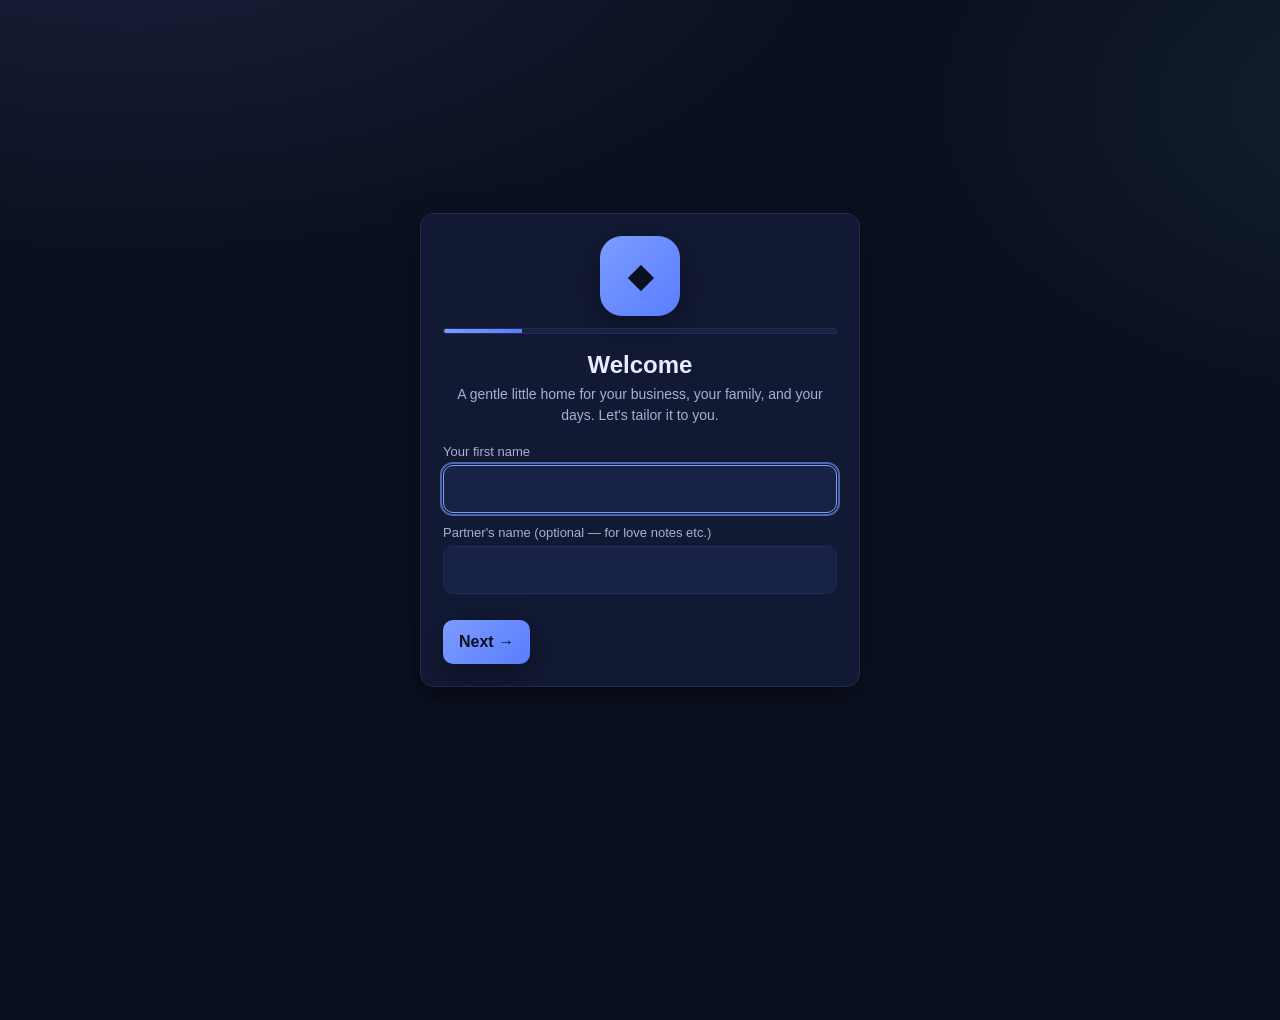
==== index.html @ 4dea55e7 "Me Time + Time Saved + Wishes + handoff: family, community, crossgen THE CORE NEW FEATURE — per Ryan" ====
<!doctype html>
<html lang="en">
<head>
  <meta charset="utf-8" />
  <meta name="viewport" content="width=device-width, initial-scale=1, viewport-fit=cover" />
  <meta name="theme-color" content="#0b1020" />
  <title>Amanda's Toolkit</title>
  <link rel="stylesheet" href="./css/styles.css" />
  <link rel="manifest" href="./manifest.webmanifest" />
  <link rel="icon" href="./assets/icon.svg" type="image/svg+xml" />
  <link rel="apple-touch-icon" href="./assets/icon-192.png" />
  <meta name="apple-mobile-web-app-capable" content="yes" />
  <meta name="apple-mobile-web-app-status-bar-style" content="black-translucent" />
  <meta name="apple-mobile-web-app-title" content="Toolkit" />
</head>
<body data-brand="default">
  <header class="app-header">
    <div class="brand">
      <div class="brand-mark" aria-hidden="true">◆</div>
      <div class="brand-text">
        <div class="brand-title" id="brandTitle">Amanda's Toolkit</div>
        <div class="brand-sub" id="brandSub">Built for moms who run it all.</div>
      </div>
    </div>
    <div class="header-actions">
      <label class="brand-toggle">
        <input type="checkbox" id="brandToggle" />
        <span class="brand-toggle-label">PDA branding</span>
      </label>
    </div>
  </header>

  <nav class="tabs" role="tablist" aria-label="Tools">
    <button class="tab" role="tab" data-tab="dashboard" aria-selected="true">
      <span class="tab-icon">🏠</span><span class="tab-label">Home</span>
    </button>
    <button class="tab" role="tab" data-tab="brain">
      <span class="tab-icon">✨</span><span class="tab-label">Brain</span>
    </button>
    <button class="tab" role="tab" data-tab="capture">
      <span class="tab-icon">📸</span><span class="tab-label">Capture</span>
    </button>
    <button class="tab" role="tab" data-tab="calendar">
      <span class="tab-icon">🗓️</span><span class="tab-label">Calendar</span>
    </button>
    <button class="tab" role="tab" data-tab="bible">
      <span class="tab-icon">✝️</span><span class="tab-label">Bible</span>
    </button>
    <button class="tab" role="tab" data-tab="search">
      <span class="tab-icon">🔎</span><span class="tab-label">Search</span>
    </button>
    <button class="tab" role="tab" data-tab="habits">
      <span class="tab-icon">🎯</span><span class="tab-label">Habits</span>
    </button>
    <button class="tab" role="tab" data-tab="metime">
      <span class="tab-icon">💖</span><span class="tab-label">Me Time</span>
    </button>
    <button class="tab" role="tab" data-tab="vault">
      <span class="tab-icon">🔐</span><span class="tab-label">Vault</span>
    </button>
    <button class="tab" role="tab" data-tab="babyyear">
      <span class="tab-icon">🍼</span><span class="tab-label">Baby Year</span>
    </button>
    <button class="tab" role="tab" data-tab="store">
      <span class="tab-icon">🛍️</span><span class="tab-label">Store</span>
    </button>
    <button class="tab" role="tab" data-tab="income">
      <span class="tab-icon">💵</span><span class="tab-label">Income</span>
    </button>
    <button class="tab" role="tab" data-tab="booking">
      <span class="tab-icon">📅</span><span class="tab-label">Booking</span>
    </button>
    <button class="tab" role="tab" data-tab="career">
      <span class="tab-icon">🧭</span><span class="tab-label">Career</span>
    </button>
    <button class="tab" role="tab" data-tab="academy">
      <span class="tab-icon">🎓</span><span class="tab-label">Academy</span>
    </button>
    <button class="tab" role="tab" data-tab="meals">
      <span class="tab-icon">🍽️</span><span class="tab-label">Meals</span>
    </button>
    <button class="tab" role="tab" data-tab="overload">
      <span class="tab-icon">🗂</span><span class="tab-label">Organize</span>
    </button>
    <button class="tab" role="tab" data-tab="followup">
      <span class="tab-icon">📲</span><span class="tab-label">Leads</span>
    </button>
    <button class="tab" role="tab" data-tab="social">
      <span class="tab-icon">📣</span><span class="tab-label">Social</span>
    </button>
    <button class="tab" role="tab" data-tab="life">
      <span class="tab-icon">🌿</span><span class="tab-label">Life</span>
    </button>
    <button class="tab" role="tab" data-tab="settings">
      <span class="tab-icon">⚙️</span><span class="tab-label">Settings</span>
    </button>
  </nav>

  <main id="app"></main>

  <footer class="app-footer">
    <span>Built with love for Amanda Williams</span>
    <div class="footer-actions">
      <button id="settingsBtn" class="link-btn" type="button">PIN</button>
      <button id="exportBtn" class="link-btn" type="button">Export</button>
      <button id="importBtn" class="link-btn" type="button">Import</button>
    </div>
    <input id="importFile" type="file" accept="application/json" hidden />
  </footer>

  <div id="toast" class="toast" role="status" aria-live="polite"></div>

  <script type="module" src="./js/app.js"></script>
</body>
</html>
---- css/styles.css ----
:root {
  --bg: #0b1020;
  --bg-elev: #121933;
  --bg-elev-2: #182247;
  --text: #e9ecff;
  --text-dim: #a7b0d6;
  --accent: #7c9cff;
  --accent-strong: #5a7dff;
  --ok: #4ade80;
  --warn: #facc15;
  --bad: #f87171;
  --border: #232c55;
  --shadow: 0 10px 30px rgba(0, 0, 0, 0.35);
  --radius: 14px;
  --radius-sm: 10px;
  --tap: 44px;
  --page-max: 760px;
  --page-pad-x: 16px;
  --font: -apple-system, BlinkMacSystemFont, "Segoe UI", Roboto, Helvetica, Arial, sans-serif;
  --safe-top: env(safe-area-inset-top, 0px);
  --safe-bottom: env(safe-area-inset-bottom, 0px);
  --safe-left: env(safe-area-inset-left, 0px);
  --safe-right: env(safe-area-inset-right, 0px);
}

body[data-brand="pda"] {
  --bg: #06131f;
  --bg-elev: #0b2236;
  --bg-elev-2: #10324f;
  --accent: #6fe0d4;
  --accent-strong: #2fc9b7;
  --border: #16415f;
}

* { box-sizing: border-box; }
html {
  -webkit-text-size-adjust: 100%;
  text-size-adjust: 100%;
  font-size: 16px;
}
html, body { margin: 0; padding: 0; }
body {
  font-family: var(--font);
  background:
    radial-gradient(1200px 600px at 10% -10%, rgba(124,156,255,.12), transparent 60%),
    radial-gradient(800px 500px at 110% 10%, rgba(111,224,212,.08), transparent 60%),
    var(--bg);
  color: var(--text);
  min-height: 100dvh;
  padding-bottom: calc(120px + var(--safe-bottom));
  overflow-x: hidden;
  /* safe-area side padding so notched phones don't clip content in landscape */
  padding-left: var(--safe-left);
  padding-right: var(--safe-right);
}

/* Header */
.app-header {
  display: flex;
  align-items: center;
  justify-content: space-between;
  padding: calc(14px + var(--safe-top)) 20px 10px;
  gap: 12px;
}
.brand { display: flex; align-items: center; gap: 12px; min-width: 0; flex: 1; }
.brand-text { min-width: 0; }
.brand-mark {
  width: 44px; height: 44px; border-radius: 12px;
  background: linear-gradient(135deg, var(--accent), var(--accent-strong));
  display: grid; place-items: center;
  font-size: 22px; color: #0b1020; font-weight: 800;
  box-shadow: var(--shadow);
  flex-shrink: 0;
}
.brand-title {
  font-weight: 700; font-size: 1.125rem; letter-spacing: .2px;
  white-space: nowrap; overflow: hidden; text-overflow: ellipsis;
}
.brand-sub {
  font-size: .8125rem; color: var(--text-dim); margin-top: 2px;
  white-space: nowrap; overflow: hidden; text-overflow: ellipsis;
}
.brand-toggle {
  display: inline-flex; align-items: center; gap: 8px;
  background: var(--bg-elev); border: 1px solid var(--border);
  padding: 8px 12px; border-radius: 999px; font-size: .75rem; color: var(--text-dim);
  cursor: pointer; min-height: 36px; white-space: nowrap;
}
.brand-toggle input { accent-color: var(--accent); width: 16px; height: 16px; }

/* Horizontal-scroll tab bar — works for any tab count, any screen */
.tabs {
  position: sticky; top: 0; z-index: 10;
  display: flex; flex-wrap: nowrap;
  gap: 8px;
  padding: 10px 12px;
  background: linear-gradient(to bottom, var(--bg), rgba(11,16,32,.85));
  -webkit-backdrop-filter: blur(6px);
  backdrop-filter: blur(6px);
  overflow-x: auto;
  overflow-y: hidden;
  scroll-snap-type: x proximity;
  -webkit-overflow-scrolling: touch;
  scrollbar-width: none;
}
.tabs::-webkit-scrollbar { display: none; }
.tab[hidden] { display: none; }
.tab {
  flex: 0 0 auto;
  min-width: 76px;
  scroll-snap-align: start;
  display: flex; flex-direction: column; align-items: center; justify-content: center; gap: 4px;
  padding: 10px 12px;
  min-height: var(--tap);
  border-radius: var(--radius-sm);
  background: var(--bg-elev);
  border: 1px solid var(--border);
  color: var(--text-dim);
  font-size: .75rem; font-weight: 600;
  cursor: pointer;
  transition: transform .08s ease, background .2s ease, color .2s ease, border-color .2s ease;
}
.tab .tab-icon { font-size: 1.125rem; line-height: 1; }
.tab[aria-selected="true"] {
  background: var(--bg-elev-2); color: var(--text);
  border-color: color-mix(in oklab, var(--accent) 60%, var(--border));
}
.tab:active { transform: scale(.98); }

/* Tablet / desktop: tabs can just lay flat without scroll once there's room */
@media (min-width: 720px) {
  .tabs { overflow-x: visible; justify-content: flex-start; flex-wrap: wrap; }
  .tab { flex: 1 1 auto; min-width: 88px; }
}

/* Main content wrapper — mobile-first, grows on desktop */
main {
  padding: 14px var(--page-pad-x) 40px;
  max-width: var(--page-max);
  margin: 0 auto;
}
@media (min-width: 1024px) {
  :root { --page-pad-x: 24px; --page-max: 900px; }
  .app-header, .tabs, main { max-width: 900px; margin-left: auto; margin-right: auto; }
}

/* Card */
.card {
  background: var(--bg-elev);
  border: 1px solid var(--border);
  border-radius: var(--radius);
  padding: 16px;
  margin: 0 0 14px;
  box-shadow: var(--shadow);
}
.card h2 { margin: 0 0 4px; font-size: 1rem; line-height: 1.3; }
.card .sub { color: var(--text-dim); font-size: .8125rem; margin-bottom: 12px; line-height: 1.4; }

/* Stats grid: 3-up, wraps cleanly */
.stat-grid {
  display: grid;
  grid-template-columns: repeat(3, minmax(0, 1fr));
  gap: 8px;
}
@media (max-width: 360px) {
  .stat-grid { grid-template-columns: repeat(2, minmax(0, 1fr)); }
}
.stat {
  background: var(--bg-elev-2);
  border: 1px solid var(--border);
  border-radius: var(--radius-sm);
  padding: 10px;
  min-width: 0;
}
.stat .label {
  font-size: .6875rem; color: var(--text-dim);
  text-transform: uppercase; letter-spacing: .6px;
  white-space: nowrap; overflow: hidden; text-overflow: ellipsis;
}
.stat .value {
  font-size: 1.125rem; font-weight: 700; margin-top: 4px;
  word-break: break-word;
}
.stat.ok .value { color: var(--ok); }
.stat.warn .value { color: var(--warn); }
.stat.bad .value { color: var(--bad); }

/* Forms */
.form-row { display: grid; gap: 8px; margin-bottom: 10px; }
.form-row.two { grid-template-columns: repeat(2, minmax(0, 1fr)); }
.form-row.three { grid-template-columns: repeat(3, minmax(0, 1fr)); }
@media (max-width: 480px) {
  .form-row.two, .form-row.three { grid-template-columns: 1fr; }
}

label.field {
  display: flex; flex-direction: column; gap: 6px;
  font-size: .8125rem; color: var(--text-dim);
  min-width: 0;
}
input, select, textarea, button { font-family: inherit; }

/* 16px minimum font-size on text inputs prevents iOS auto-zoom */
input[type="text"],
input[type="number"],
input[type="date"],
input[type="tel"],
input[type="email"],
input[type="password"],
select,
textarea {
  background: var(--bg-elev-2); color: var(--text);
  border: 1px solid var(--border); border-radius: var(--radius-sm);
  padding: 12px;
  font-size: 1rem; /* 16px */
  line-height: 1.35;
  width: 100%;
  min-height: var(--tap);
}
textarea { min-height: 96px; resize: vertical; }
input:focus, select:focus, textarea:focus {
  outline: 2px solid color-mix(in oklab, var(--accent) 60%, transparent);
  outline-offset: 1px;
  border-color: var(--accent);
}

/* Buttons — always comfortable to tap */
.btn {
  appearance: none; -webkit-appearance: none; border: 0;
  background: linear-gradient(135deg, var(--accent), var(--accent-strong));
  color: #0b1020; font-weight: 700; font-size: .9375rem;
  padding: 12px 16px;
  min-height: var(--tap);
  border-radius: var(--radius-sm);
  cursor: pointer;
  box-shadow: var(--shadow);
  display: inline-flex; align-items: center; justify-content: center; gap: 6px;
}
.btn.secondary {
  background: var(--bg-elev-2); color: var(--text);
  border: 1px solid var(--border); box-shadow: none; font-weight: 600;
}
.btn.danger {
  background: transparent; color: var(--bad);
  border: 1px solid color-mix(in oklab, var(--bad) 40%, var(--border));
  box-shadow: none; font-weight: 600;
}
.btn.small {
  padding: 8px 12px; font-size: .8125rem;
  min-height: 36px;
}
.btn:active { transform: translateY(1px); }
.btn-row { display: flex; flex-wrap: wrap; gap: 8px; }

/* Lists and items */
.list { display: flex; flex-direction: column; gap: 8px; }
.item {
  background: var(--bg-elev-2); border: 1px solid var(--border);
  border-radius: var(--radius-sm); padding: 12px;
  display: flex; justify-content: space-between; gap: 10px; align-items: flex-start;
  flex-wrap: wrap;
  min-width: 0;
}
.item > div { min-width: 0; }
.item .meta {
  font-size: .8125rem; color: var(--text-dim); margin-top: 2px;
  line-height: 1.4; word-break: break-word;
}
.item .actions {
  display: flex; gap: 6px; flex-shrink: 0; flex-wrap: wrap;
}
.item .title { font-weight: 600; font-size: .9375rem; line-height: 1.35; word-break: break-word; }
.item .amount { font-weight: 700; }

/* Pills */
.pill {
  display: inline-block; padding: 3px 10px; border-radius: 999px;
  font-size: .6875rem; font-weight: 700; letter-spacing: .3px;
  background: var(--bg-elev); border: 1px solid var(--border); color: var(--text-dim);
  white-space: nowrap;
}
.pill.hot { background: color-mix(in oklab, var(--bad) 20%, var(--bg-elev)); color: var(--bad); border-color: color-mix(in oklab, var(--bad) 40%, var(--border)); }
.pill.warm { background: color-mix(in oklab, var(--warn) 20%, var(--bg-elev)); color: var(--warn); border-color: color-mix(in oklab, var(--warn) 40%, var(--border)); }
.pill.cold { background: color-mix(in oklab, var(--accent) 15%, var(--bg-elev)); color: var(--accent); border-color: color-mix(in oklab, var(--accent) 40%, var(--border)); }
.pill.paid { background: color-mix(in oklab, var(--ok) 18%, var(--bg-elev)); color: var(--ok); border-color: color-mix(in oklab, var(--ok) 40%, var(--border)); }
.pill.owed { background: color-mix(in oklab, var(--warn) 18%, var(--bg-elev)); color: var(--warn); border-color: color-mix(in oklab, var(--warn) 40%, var(--border)); }
.pill.urgent { background: color-mix(in oklab, var(--bad) 22%, var(--bg-elev)); color: var(--bad); border-color: color-mix(in oklab, var(--bad) 40%, var(--border)); }

.empty {
  color: var(--text-dim); font-size: .8125rem; text-align: center;
  padding: 18px; border: 1px dashed var(--border); border-radius: var(--radius-sm);
}

.alert {
  border-radius: var(--radius-sm); padding: 12px; font-size: .875rem;
  border: 1px solid var(--border); background: var(--bg-elev-2);
  line-height: 1.45;
}
.alert.warn { border-color: color-mix(in oklab, var(--warn) 40%, var(--border)); color: var(--warn); }
.alert.bad  { border-color: color-mix(in oklab, var(--bad)  45%, var(--border)); color: var(--bad); }
.alert.ok   { border-color: color-mix(in oklab, var(--ok)   45%, var(--border)); color: var(--ok); }

/* Fixed footer with safe-area padding */
.app-footer {
  position: fixed; bottom: 0; left: 0; right: 0;
  padding: 10px calc(16px + var(--safe-right))
           calc(10px + var(--safe-bottom))
           calc(16px + var(--safe-left));
  display: flex; justify-content: space-between; align-items: center;
  gap: 10px; flex-wrap: wrap;
  background: linear-gradient(to top, var(--bg) 50%, rgba(11,16,32,.6));
  font-size: .75rem; color: var(--text-dim);
}
.link-btn {
  background: transparent; border: 0; color: var(--accent);
  font-size: .8125rem; cursor: pointer; padding: 8px 6px;
  min-height: 36px;
}

.toast {
  position: fixed;
  left: 50%;
  bottom: calc(72px + var(--safe-bottom));
  transform: translateX(-50%) translateY(30px);
  background: var(--bg-elev-2);
  border: 1px solid var(--border);
  border-radius: 999px;
  padding: 10px 16px;
  font-size: .8125rem;
  opacity: 0; pointer-events: none;
  transition: opacity .2s, transform .2s;
  box-shadow: var(--shadow); z-index: 20;
  max-width: calc(100vw - 32px);
}
.toast.show { opacity: 1; transform: translateX(-50%) translateY(0); }

details.pathway {
  background: var(--bg-elev-2); border: 1px solid var(--border);
  border-radius: var(--radius-sm); padding: 10px 12px;
}
details.pathway + details.pathway { margin-top: 8px; }
details.pathway summary { cursor: pointer; font-weight: 600; min-height: var(--tap); display: flex; align-items: center; }
details.pathway ol { padding-left: 18px; }
details.pathway ol li { margin: 6px 0; color: var(--text-dim); }
details.pathway ol li strong { color: var(--text); }

.pda-contact {
  font-size: .8125rem; color: var(--text-dim);
  border-top: 1px dashed var(--border); padding-top: 10px; margin-top: 10px;
}
.pda-contact a { color: var(--accent); text-decoration: none; }

.chip-row { display: flex; flex-wrap: wrap; gap: 6px; }
.chip {
  background: var(--bg-elev-2); border: 1px solid var(--border);
  color: var(--text-dim);
  padding: 8px 14px;
  border-radius: 999px;
  font-size: .8125rem; cursor: pointer;
  min-height: 36px;
  display: inline-flex; align-items: center;
}
.chip.active { color: var(--text); border-color: var(--accent); }

.script-box {
  background: var(--bg); border: 1px dashed var(--border); border-radius: var(--radius-sm);
  padding: 12px; font-size: .875rem; white-space: pre-wrap; color: var(--text);
  line-height: 1.5; word-break: break-word;
}

.progress {
  height: 8px; background: var(--bg-elev-2); border-radius: 999px; overflow: hidden;
  border: 1px solid var(--border);
}
.progress > span {
  display: block; height: 100%;
  background: linear-gradient(90deg, var(--accent), var(--accent-strong));
}

/* Auth (Welcome + Lock) */
.auth-wrap {
  min-height: 100dvh;
  display: grid; place-items: center;
  padding: calc(24px + var(--safe-top)) 16px calc(24px + var(--safe-bottom));
}
.auth-card {
  width: 100%; max-width: 440px;
  background: var(--bg-elev);
  border: 1px solid var(--border);
  border-radius: var(--radius);
  padding: 22px;
  box-shadow: var(--shadow);
}
.auth-title { margin: 0 0 4px; font-size: 1.5rem; text-align: center; line-height: 1.25; }
.auth-sub {
  margin: 0 0 18px; color: var(--text-dim); font-size: .875rem;
  text-align: center; line-height: 1.5;
}
.auth-form { display: flex; flex-direction: column; gap: 12px; }
.auth-form fieldset {
  border: 1px solid var(--border); border-radius: var(--radius-sm);
  padding: 10px 12px; margin: 0;
}
.auth-form legend { padding: 0 6px; font-size: .75rem; color: var(--text-dim); }
.radio {
  display: flex; align-items: center; gap: 10px;
  padding: 10px 4px; font-size: .9375rem; cursor: pointer;
  min-height: var(--tap);
}
.radio input { width: 20px; height: 20px; }
.auth-error {
  color: var(--bad); font-size: .8125rem; min-height: 1em; text-align: center;
}
.auth-mark { width: 80px; height: 80px; border-radius: 22px; font-size: 2rem; }
.footer-actions { display: flex; gap: 10px; flex-wrap: wrap; }

/* Large phones and tablets comfortable reading */
@media (min-width: 600px) {
  .card { padding: 20px; }
  .card h2 { font-size: 1.0625rem; }
  .btn { font-size: 1rem; }
}

/* Wizard progress bar */
.wizard-progress {
  height: 6px; border-radius: 999px; overflow: hidden;
  background: var(--bg-elev-2); border: 1px solid var(--border);
  margin: 0 0 16px;
}
.wizard-progress > span {
  display: block; height: 100%;
  background: linear-gradient(90deg, var(--accent), var(--accent-strong));
  transition: width .3s ease;
}

/* Chip grid — large, taggable tiles for the wizard + settings */
.chip-grid {
  display: grid; grid-template-columns: repeat(auto-fill, minmax(140px, 1fr)); gap: 8px;
  margin: 6px 0 10px;
}
.chip-big {
  appearance: none; -webkit-appearance: none;
  background: var(--bg-elev-2); color: var(--text-dim);
  border: 1px solid var(--border); border-radius: var(--radius-sm);
  padding: 14px 12px; font-size: .9375rem; font-weight: 600;
  text-align: center; cursor: pointer;
  min-height: var(--tap);
  transition: background .15s, border-color .15s, color .15s;
}
.chip-big.active {
  background: color-mix(in oklab, var(--accent) 18%, var(--bg-elev-2));
  color: var(--text);
  border-color: var(--accent);
}
.chip-big:active { transform: translateY(1px); }

/* Brain chat */
.chat-log {
  display: flex; flex-direction: column; gap: 10px;
  max-height: 50vh; overflow-y: auto;
  padding: 4px;
}
.chat-bubble {
  max-width: 88%;
  padding: 10px 12px;
  border-radius: 14px;
  border: 1px solid var(--border);
  line-height: 1.45;
  font-size: .9375rem;
  word-break: break-word;
}
.chat-bubble.user {
  align-self: flex-end;
  background: color-mix(in oklab, var(--accent) 22%, var(--bg-elev-2));
  color: var(--text);
  border-color: color-mix(in oklab, var(--accent) 40%, var(--border));
}
.chat-bubble.assistant {
  align-self: flex-start;
  background: var(--bg-elev-2);
  color: var(--text);
}
.chat-bubble.pending { opacity: .6; font-style: italic; }
.chat-bubble code {
  background: var(--bg); border: 1px solid var(--border);
  padding: 1px 5px; border-radius: 6px; font-size: .85em;
}
.chat-form {
  display: grid; grid-template-columns: 1fr auto; gap: 8px;
  align-items: end;
  margin-top: 12px;
}
.chat-form textarea {
  min-height: 48px; resize: vertical;
}

/* Verse card */
.verse-ref {
  font-size: .75rem; letter-spacing: 1px; color: var(--accent);
  text-transform: uppercase; font-weight: 700;
}
.verse-text {
  font-family: Georgia, "Times New Roman", serif;
  font-size: 1.0625rem; line-height: 1.55;
  margin-top: 6px; color: var(--text);
}

/* Photo gallery grid */
.photo-grid {
  display: grid; grid-template-columns: repeat(auto-fill, minmax(120px, 1fr));
  gap: 8px; margin-top: 6px;
}
.photo-tile {
  position: relative; margin: 0;
  border: 1px solid var(--border); border-radius: var(--radius-sm);
  overflow: hidden; background: var(--bg-elev-2);
}
.photo-tile img {
  width: 100%; height: 100%; object-fit: cover; aspect-ratio: 1;
  display: block; cursor: zoom-in;
}
.photo-tile figcaption {
  position: absolute; left: 0; right: 0; bottom: 0;
  background: linear-gradient(transparent, rgba(0,0,0,.75));
  color: #fff; padding: 6px 8px; font-size: .75rem;
  white-space: nowrap; overflow: hidden; text-overflow: ellipsis;
}
.photo-remove {
  position: absolute; top: 6px; right: 6px;
  padding: 4px 8px; font-size: .75rem;
  background: rgba(0,0,0,.65) !important; color: var(--bad) !important;
}
.photo-overlay {
  position: fixed; inset: 0; z-index: 100;
  background: rgba(0,0,0,.92);
  display: grid; place-items: center; padding: 16px;
  cursor: zoom-out;
}
.photo-overlay img {
  max-width: 100%; max-height: 90vh; object-fit: contain;
  border-radius: 8px;
}
.photo-overlay-caption {
  position: absolute; bottom: calc(20px + var(--safe-bottom));
  left: 50%; transform: translateX(-50%);
  background: rgba(0,0,0,.6); color: #fff; padding: 8px 14px;
  border-radius: 999px; font-size: .875rem;
}

/* Love notes — envelope grid */
.envelope-grid {
  display: grid; grid-template-columns: repeat(auto-fill, minmax(140px, 1fr));
  gap: 10px; margin: 8px 0 14px;
}
.envelope {
  appearance: none; border: 1px solid var(--border);
  background: linear-gradient(145deg,
    color-mix(in oklab, var(--accent) 12%, var(--bg-elev-2)),
    var(--bg-elev-2));
  color: var(--text); border-radius: var(--radius);
  padding: 18px 12px; cursor: pointer; font-family: inherit;
  display: flex; flex-direction: column; align-items: center; gap: 8px;
  min-height: 110px;
  transition: transform .15s, border-color .15s;
}
.envelope:hover, .envelope:active {
  transform: translateY(-2px);
  border-color: var(--accent);
}
.envelope.opened {
  background: var(--bg-elev-2);
  opacity: .85;
}
.envelope-icon { font-size: 2rem; line-height: 1; }
.envelope-label {
  font-size: .8125rem; font-weight: 600; text-align: center;
  line-height: 1.3;
}

/* Note overlay — the letter view */
.note-overlay {
  position: fixed; inset: 0; z-index: 100;
  background: rgba(0,0,0,.75);
  display: grid; place-items: center; padding: 20px;
}
.note-letter {
  background: #fdf6e3; color: #3b2f1c;
  border-radius: 12px; padding: 26px;
  max-width: 480px; width: 100%;
  font-family: Georgia, "Times New Roman", serif;
  line-height: 1.6;
  box-shadow: 0 30px 60px rgba(0,0,0,.5);
  animation: letterIn .25s ease;
}
@keyframes letterIn {
  from { opacity: 0; transform: translateY(20px) scale(.98); }
  to   { opacity: 1; transform: translateY(0) scale(1); }
}
.note-occasion {
  font-size: .75rem; letter-spacing: 1.2px; text-transform: uppercase;
  color: #7a6540; margin-bottom: 12px;
}
.note-body {
  font-size: 1rem; white-space: pre-wrap; word-break: break-word;
}

/* Baby-size-by-week card */
.baby-size {
  text-align: center;
  background: linear-gradient(160deg,
    color-mix(in oklab, var(--accent) 14%, var(--bg-elev)),
    var(--bg-elev));
}
.baby-size h2 { font-size: .9375rem; font-weight: 600; color: var(--text-dim); }
.baby-size-label {
  font-family: Georgia, "Times New Roman", serif;
  font-size: 1.75rem; font-weight: 700; color: var(--accent);
  margin: 8px 0 4px;
}
.baby-size-note {
  font-size: .9375rem; line-height: 1.45; color: var(--text);
}

/* Letters to baby */
.letter-item {
  background: #fdf6e3; color: #3b2f1c;
  border-radius: 8px; padding: 14px 16px;
  font-family: Georgia, "Times New Roman", serif;
  line-height: 1.55;
  display: flex; flex-direction: column; gap: 6px;
  border: 1px solid #eadcb5;
}
.letter-date {
  font-size: .6875rem; letter-spacing: 1.2px; text-transform: uppercase;
  color: #7a6540;
}
.letter-body { white-space: pre-wrap; word-break: break-word; font-size: .9375rem; }
.letter-sig { font-style: italic; color: #5a4a27; }
.letter-item .btn.small.danger {
  background: rgba(0,0,0,.05) !important;
  color: #8a3c3c !important;
  border-color: rgba(138,60,60,.3) !important;
}

/* Bible reader */
.bible-continue {
  background: linear-gradient(160deg,
    color-mix(in oklab, var(--accent) 14%, var(--bg-elev)),
    var(--bg-elev));
}
.bible-books, .bible-chapters {
  display: grid;
  gap: 8px;
  grid-template-columns: repeat(auto-fill, minmax(120px, 1fr));
}
.bible-chapters { grid-template-columns: repeat(auto-fill, minmax(60px, 1fr)); }
.bible-book-btn, .bible-chapter-btn {
  appearance: none;
  background: var(--bg-elev-2); color: var(--text);
  border: 1px solid var(--border); border-radius: var(--radius-sm);
  padding: 14px 10px; font-size: .9375rem; font-weight: 600;
  cursor: pointer; min-height: var(--tap);
  font-family: inherit;
}
.bible-chapter-btn { padding: 12px 6px; font-size: 1rem; }
.bible-chapter-btn.read {
  background: color-mix(in oklab, var(--ok) 18%, var(--bg-elev-2));
  border-color: color-mix(in oklab, var(--ok) 50%, var(--border));
  color: var(--ok);
}
.bible-book-btn:active, .bible-chapter-btn:active { transform: translateY(1px); }

.bible-toolbar h2 {
  font-family: Georgia, "Times New Roman", serif;
  font-size: 1.5rem;
  text-align: center;
  margin: 0;
}

.bible-content {
  background: #fdf8ec;
  color: #2a2415;
  border-color: #e8dcb8;
}
body[data-brand="pda"] .bible-content {
  background: #f5efe0;
}
.bible-verse {
  font-family: Georgia, "Times New Roman", serif;
  font-size: 1.0625rem;
  line-height: 1.7;
  margin: 0 0 8px;
  cursor: pointer;
  padding: 4px 6px;
  border-radius: 4px;
  transition: background .12s;
}
.bible-verse:hover { background: rgba(0, 0, 0, 0.04); }
.bible-vnum {
  color: #8a7a4a;
  font-weight: 600;
  font-size: .75em;
  margin-right: 4px;
  vertical-align: super;
}
.bible-verse.highlight-yellow { background: rgba(250, 204, 21, 0.35); }
.bible-verse.highlight-pink   { background: rgba(244, 114, 182, 0.30); }
.bible-verse.highlight-blue   { background: rgba(125, 211, 252, 0.32); }

.bible-loading {
  font-family: Georgia, serif;
  color: #6a5d3a;
  font-style: italic;
  text-align: center;
  padding: 24px;
}

/* Habit tracker */
.habit-today {
  display: grid;
  grid-template-columns: repeat(auto-fill, minmax(120px, 1fr));
  gap: 10px;
}
.habit-tile {
  appearance: none;
  background: var(--bg-elev-2);
  border: 1px solid var(--border);
  color: var(--text);
  border-radius: var(--radius-sm);
  padding: 14px 10px;
  cursor: pointer;
  font-family: inherit;
  display: flex; flex-direction: column; align-items: center; gap: 6px;
  min-height: 100px;
  transition: border-color .15s, background .15s;
}
.habit-tile.done {
  background: color-mix(in oklab, var(--ok) 22%, var(--bg-elev-2));
  border-color: color-mix(in oklab, var(--ok) 55%, var(--border));
  color: var(--ok);
}
.habit-emoji { font-size: 2rem; line-height: 1; }
.habit-label { font-size: .8125rem; text-align: center; line-height: 1.3; }
.habit-streak { font-size: .75rem; font-weight: 700; }

.habit-week {
  display: flex; flex-direction: column; gap: 4px;
  overflow-x: auto;
}
.habit-week-row {
  display: grid;
  grid-template-columns: 140px repeat(7, 1fr);
  gap: 4px;
  min-width: 420px;
}
.habit-week-row.header {
  font-size: .6875rem; color: var(--text-dim); text-transform: uppercase;
  letter-spacing: .6px; text-align: center;
}
.habit-week-day { text-align: center; padding: 4px; }
.habit-week-label {
  font-size: .8125rem; padding: 8px 4px; overflow: hidden;
  white-space: nowrap; text-overflow: ellipsis;
}
.habit-week-cell {
  background: var(--bg-elev-2);
  border: 1px solid var(--border);
  border-radius: 4px;
  aspect-ratio: 1;
  display: grid; place-items: center;
  font-size: .875rem;
}
.habit-week-cell.done {
  background: color-mix(in oklab, var(--ok) 30%, var(--bg-elev-2));
  color: var(--ok);
  border-color: color-mix(in oklab, var(--ok) 50%, var(--border));
}

/* Baby-year milestones */
.baby-year-bracket {
  margin: 0 0 8px; padding: 8px 12px;
  background: var(--bg-elev-2); border-radius: var(--radius-sm);
  font-size: .8125rem; color: var(--text-dim);
  text-transform: uppercase; letter-spacing: 1px;
}
.baby-year-bracket.now {
  color: var(--accent);
  background: color-mix(in oklab, var(--accent) 15%, var(--bg-elev-2));
}
.milestone-item.done { opacity: .75; }
.milestone-item.done .title { text-decoration: line-through; }
.milestone-note { font-style: italic; margin-top: 4px; }
.milestone-photo {
  width: 60px; height: 60px; object-fit: cover;
  border-radius: 8px; cursor: zoom-in; flex-shrink: 0;
}

/* Search */
.search-item { cursor: pointer; }
.search-item:hover { border-color: var(--accent); }

/* Vault */
.vault-preview img {
  max-width: 100%; max-height: 200px;
  border-radius: 8px; margin-top: 8px;
}
.vault-grid {
  display: grid; grid-template-columns: repeat(auto-fill, minmax(120px, 1fr));
  gap: 8px;
}
.vault-tile {
  position: relative; margin: 0; cursor: pointer;
  border: 1px solid var(--border); border-radius: 8px;
  overflow: hidden; background: var(--bg-elev-2);
}
.vault-tile img {
  width: 100%; height: 100%; aspect-ratio: 1;
  object-fit: cover; display: block;
}
.vault-tile figcaption {
  padding: 6px 8px; font-size: .75rem;
  white-space: nowrap; overflow: hidden; text-overflow: ellipsis;
  background: var(--bg);
}
.vault-viewer {
  background: var(--bg-elev); border: 1px solid var(--border);
  border-radius: 12px; padding: 16px; max-width: 520px; width: 100%;
  max-height: 90vh; overflow: auto; cursor: auto;
}
.vault-viewer img {
  width: 100%; max-height: 60vh; object-fit: contain;
  border-radius: 8px; background: var(--bg);
}
.vault-viewer-meta { margin-top: 10px; }

/* Me Time — the self-care tab */
.metime-hero {
  background: linear-gradient(160deg,
    color-mix(in oklab, #f472b6 16%, var(--bg-elev)),
    var(--bg-elev));
}
.ok-text { color: var(--ok); font-weight: 600; }

.metime-activities {
  display: grid;
  grid-template-columns: repeat(auto-fill, minmax(110px, 1fr));
  gap: 8px;
  margin: 10px 0;
}
.metime-activity {
  appearance: none;
  background: var(--bg-elev-2);
  border: 1px solid var(--border);
  color: var(--text);
  border-radius: var(--radius-sm);
  padding: 14px 8px;
  cursor: pointer;
  font-family: inherit;
  display: flex; flex-direction: column; align-items: center; gap: 6px;
  min-height: 90px;
  transition: border-color .15s, background .15s;
}
.metime-activity:hover, .metime-activity:active {
  border-color: #f472b6;
  background: color-mix(in oklab, #f472b6 14%, var(--bg-elev-2));
}
.metime-activity-emoji { font-size: 1.75rem; line-height: 1; }
.metime-activity-label { font-size: .8125rem; text-align: center; }

.metime-live-timer {
  font-family: "SF Mono", ui-monospace, monospace;
  font-size: 2.75rem; font-weight: 800;
  text-align: center;
  color: #f472b6;
  margin: 12px 0;
  letter-spacing: 2px;
}

.metime-affirmation {
  background: linear-gradient(160deg,
    color-mix(in oklab, #f472b6 20%, var(--bg-elev)),
    color-mix(in oklab, var(--accent) 8%, var(--bg-elev)));
  border-color: color-mix(in oklab, #f472b6 35%, var(--border));
}
.metime-aff-label {
  font-size: .6875rem; letter-spacing: 1.4px; text-transform: uppercase;
  color: #f472b6; font-weight: 700; margin-bottom: 8px;
}
.metime-aff-text {
  font-family: Georgia, "Times New Roman", serif;
  font-size: 1.0625rem; line-height: 1.55;
  color: var(--text);
}

.metime-miss {
  border-color: color-mix(in oklab, var(--warn) 30%, var(--border));
}

/* Celebration overlay */
.metime-celebration {
  position: fixed; inset: 0; z-index: 300;
  background: radial-gradient(ellipse at center, rgba(244,114,182,.92), rgba(0,0,0,.92));
  display: grid; place-items: center;
  padding: 20px;
  cursor: pointer;
  animation: mtCelebrate .4s ease;
}
@keyframes mtCelebrate {
  from { opacity: 0; }
  to { opacity: 1; }
}
.metime-celebration-card {
  background: #fff;
  color: #3b2f1c;
  padding: 36px 28px;
  border-radius: 20px;
  max-width: 420px;
  width: 100%;
  text-align: center;
  box-shadow: 0 30px 80px rgba(0,0,0,0.5);
  animation: mtCelebratePop .5s cubic-bezier(.2, 1.5, .7, 1);
}
@keyframes mtCelebratePop {
  from { transform: scale(.7); opacity: 0; }
  to { transform: scale(1); opacity: 1; }
}
.metime-celebration-card h2 {
  font-family: Georgia, serif;
  font-size: 1.5rem; margin: 10px 0;
  color: #d53f8c;
}
.metime-celebration-card p {
  font-size: 1rem; line-height: 1.5; margin: 8px 0;
}
.metime-celebration-emoji {
  font-size: 4rem;
}
.metime-celebration-card .btn {
  margin-top: 18px;
  background: #f472b6;
  color: #fff;
}

/* Time saved card */
.timesaved-card {
  background: linear-gradient(160deg,
    color-mix(in oklab, var(--ok) 12%, var(--bg-elev)),
    var(--bg-elev));
  border-color: color-mix(in oklab, var(--ok) 25%, var(--border));
}

/* Wishes card on Brain */
.wishes-card {
  background: linear-gradient(160deg,
    color-mix(in oklab, var(--accent) 12%, var(--bg-elev)),
    var(--bg-elev));
}

/* Capture */
.capture-thumb {
  width: 56px; height: 56px; object-fit: cover;
  border-radius: 8px; flex-shrink: 0;
  border: 1px solid var(--border);
}

/* Next-offer overlay (depth-layer pattern) */
.next-offer {
  position: fixed;
  left: 50%;
  bottom: calc(140px + var(--safe-bottom));
  transform: translateX(-50%);
  z-index: 95;
  width: min(92vw, 460px);
  background: var(--bg-elev);
  border: 1px solid var(--accent);
  border-radius: var(--radius);
  box-shadow: 0 20px 60px rgba(0,0,0,0.5), 0 0 30px color-mix(in oklab, var(--accent) 40%, transparent);
  padding: 14px 16px;
  animation: nextOfferIn .25s ease;
}
@keyframes nextOfferIn {
  from { opacity: 0; transform: translateX(-50%) translateY(20px); }
  to   { opacity: 1; transform: translateX(-50%) translateY(0); }
}
.next-offer-header {
  display: flex; justify-content: space-between; align-items: flex-start; gap: 10px;
}
.next-offer-title { font-weight: 700; font-size: 1rem; line-height: 1.35; }
.next-offer-close {
  appearance: none; background: transparent; border: 0;
  color: var(--text-dim); font-size: 1.25rem; cursor: pointer;
  width: 28px; height: 28px; flex-shrink: 0;
}
.next-offer-subtitle {
  color: var(--text-dim); font-size: .8125rem; margin-top: 2px;
}
.next-offer-options {
  display: flex; flex-direction: column; gap: 6px; margin-top: 10px;
}
.next-offer-btn {
  appearance: none;
  background: var(--bg-elev-2);
  border: 1px solid var(--border);
  color: var(--text);
  padding: 11px 12px;
  border-radius: var(--radius-sm);
  cursor: pointer;
  font-family: inherit;
  font-size: .9375rem;
  text-align: left;
  display: flex; align-items: center; gap: 10px;
  min-height: var(--tap);
  transition: border-color .15s, background .15s;
}
.next-offer-btn:hover, .next-offer-btn:active {
  border-color: var(--accent);
  background: color-mix(in oklab, var(--accent) 14%, var(--bg-elev-2));
}
.next-offer-emoji { font-size: 1.125rem; }

/* Customizable dashboard */
.dash-toolbar {
  display: flex; justify-content: space-between; align-items: center;
  gap: 8px; margin-bottom: 12px;
}
.dash-toolbar-btns { display: flex; gap: 6px; }

.customize-list {
  display: flex; flex-direction: column; gap: 8px;
  margin-top: 10px;
}
.customize-row {
  display: flex; align-items: center; gap: 10px;
  background: var(--bg-elev-2); border: 1px solid var(--border);
  border-radius: var(--radius-sm); padding: 10px 12px;
}
.customize-row.hidden { opacity: .5; }
.customize-handle {
  color: var(--text-dim); font-size: 1.125rem;
  letter-spacing: -2px; font-weight: 700;
  cursor: grab;
}
.customize-label { flex: 1; font-weight: 600; font-size: .9375rem; }

.rolling-wrap {
  min-height: 240px;
  animation: rollIn .25s ease;
}
@keyframes rollIn {
  from { opacity: 0; transform: translateX(20px); }
  to { opacity: 1; transform: translateX(0); }
}
.rolling-nav {
  display: flex; justify-content: center; gap: 6px;
  margin: 16px 0 10px;
}
.rolling-dot {
  appearance: none; border: 0; cursor: pointer;
  width: 10px; height: 10px; border-radius: 50%;
  background: var(--border);
  transition: background .15s, transform .15s;
}
.rolling-dot.active {
  background: var(--accent);
  transform: scale(1.3);
}
.rolling-arrows {
  justify-content: space-between; align-items: center;
}

/* Floating Brain bubble (persistent on every page) */
.fab-brain {
  position: fixed;
  bottom: calc(72px + var(--safe-bottom));
  right: calc(16px + var(--safe-right));
  z-index: 90;
  width: 58px; height: 58px; border-radius: 50%;
  border: 0; cursor: pointer;
  background: linear-gradient(135deg, var(--accent), var(--accent-strong));
  color: #0b1020;
  font-size: 1.75rem;
  box-shadow: 0 10px 30px rgba(0,0,0,0.4), 0 0 0 0 color-mix(in oklab, var(--accent) 50%, transparent);
  transition: transform .15s, box-shadow .3s;
  animation: fabPulse 4s ease-in-out infinite;
}
.fab-brain:hover, .fab-brain:active { transform: scale(1.08); }
@keyframes fabPulse {
  0%, 100% { box-shadow: 0 10px 30px rgba(0,0,0,0.4), 0 0 0 0 color-mix(in oklab, var(--accent) 50%, transparent); }
  50%      { box-shadow: 0 10px 30px rgba(0,0,0,0.4), 0 0 0 12px color-mix(in oklab, var(--accent) 0%, transparent); }
}

.fab-drawer {
  position: fixed;
  right: calc(16px + var(--safe-right));
  bottom: calc(140px + var(--safe-bottom));
  z-index: 91;
  width: min(92vw, 400px);
  max-height: 70vh;
  background: var(--bg-elev);
  border: 1px solid var(--border);
  border-radius: var(--radius);
  box-shadow: 0 20px 60px rgba(0,0,0,0.5);
  display: flex; flex-direction: column;
  overflow: hidden;
  animation: fabDrawerIn .2s ease;
}
@keyframes fabDrawerIn {
  from { opacity: 0; transform: translateY(10px) scale(.95); }
  to { opacity: 1; transform: translateY(0) scale(1); }
}
.fab-header {
  display: flex; justify-content: space-between; align-items: center;
  padding: 12px 14px;
  border-bottom: 1px solid var(--border);
  background: var(--bg-elev-2);
}
.fab-title { font-weight: 700; font-size: .9375rem; }
.fab-sub { font-size: .75rem; color: var(--text-dim); margin-top: 2px; }
.fab-close {
  appearance: none; background: transparent; border: 0;
  color: var(--text); font-size: 1.5rem; cursor: pointer;
  width: 32px; height: 32px;
}
.fab-tones {
  display: flex; gap: 4px; padding: 8px 12px;
  border-bottom: 1px solid var(--border);
  overflow-x: auto;
}
.fab-tone {
  appearance: none; background: var(--bg-elev-2);
  border: 1px solid var(--border); border-radius: 50%;
  width: 36px; height: 36px; cursor: pointer;
  font-size: 1.125rem; flex-shrink: 0;
}
.fab-tone.active {
  background: color-mix(in oklab, var(--accent) 25%, var(--bg-elev-2));
  border-color: var(--accent);
}

.fab-log {
  flex: 1;
  padding: 12px;
  overflow-y: auto;
  display: flex; flex-direction: column; gap: 8px;
  min-height: 200px; max-height: 300px;
}
.fab-empty {
  color: var(--text-dim); font-style: italic;
  text-align: center; padding: 24px 12px;
  font-size: .9375rem;
}
.fab-bubble {
  max-width: 90%;
  padding: 8px 12px;
  border-radius: 14px;
  font-size: .875rem;
  line-height: 1.5;
  word-break: break-word;
  border: 1px solid var(--border);
}
.fab-bubble.user {
  align-self: flex-end;
  background: color-mix(in oklab, var(--accent) 25%, var(--bg-elev-2));
  border-color: color-mix(in oklab, var(--accent) 45%, var(--border));
}
.fab-bubble.assistant {
  align-self: flex-start;
  background: var(--bg-elev-2);
}
.fab-bubble.pending { opacity: .6; font-style: italic; }

.fab-input-row {
  padding: 10px;
  border-top: 1px solid var(--border);
  display: flex; gap: 6px; align-items: flex-end;
}
.fab-input {
  flex: 1;
  min-height: 40px; max-height: 120px;
  padding: 10px; resize: none;
  font-size: 1rem; /* 16px, prevents iOS zoom */
}
.fab-input-btns {
  display: flex; flex-direction: column; gap: 4px;
}
.fab-input-btns .mic-btn { padding: 6px 10px; min-height: 36px; }
.fab-input-btns .fab-send { padding: 8px 12px; min-height: 40px; font-size: .8125rem; }

.fab-quick {
  display: flex; gap: 6px; padding: 8px 10px;
  border-top: 1px solid var(--border);
  overflow-x: auto;
  flex-wrap: wrap;
}
.fab-quick .chip { font-size: .75rem; padding: 6px 10px; min-height: 30px; }

/* Brain tone picker */
.tone-label {
  margin: 14px 0 8px; font-size: .75rem;
  color: var(--text-dim); text-transform: uppercase; letter-spacing: 1px;
}
.tone-grid {
  display: grid;
  grid-template-columns: repeat(auto-fill, minmax(90px, 1fr));
  gap: 6px;
}
.tone-btn {
  appearance: none;
  background: var(--bg-elev-2); color: var(--text);
  border: 1px solid var(--border); border-radius: var(--radius-sm);
  padding: 10px 6px; font-family: inherit;
  cursor: pointer;
  display: flex; flex-direction: column; align-items: center; gap: 4px;
  min-height: var(--tap);
  transition: border-color .15s, background .15s;
}
.tone-btn.active {
  background: color-mix(in oklab, var(--accent) 18%, var(--bg-elev-2));
  border-color: var(--accent);
}
.tone-emoji { font-size: 1.375rem; line-height: 1; }
.tone-name { font-size: .6875rem; text-align: center; font-weight: 600; }
.tone-tagline {
  margin-top: 8px; font-size: .8125rem; color: var(--text-dim);
  font-style: italic; text-align: center;
}

/* Vent Mode */
.vent-card {
  background: linear-gradient(160deg,
    color-mix(in oklab, #f0a8d0 18%, var(--bg-elev)),
    var(--bg-elev));
}
.vent-overlay {
  position: fixed; inset: 0; z-index: 200;
  background: radial-gradient(ellipse at center, rgba(40,20,70,.97), rgba(0,0,0,.98));
  display: grid; place-items: start center;
  overflow-y: auto; padding: 40px 20px;
  animation: ventIn .4s ease;
}
@keyframes ventIn {
  from { opacity: 0; }
  to { opacity: 1; }
}
.vent-inner {
  width: 100%; max-width: 560px;
  color: #fff;
}
.vent-close {
  appearance: none; background: rgba(255,255,255,.1);
  border: 1px solid rgba(255,255,255,.2); color: #fff;
  border-radius: 50%; width: 40px; height: 40px;
  font-size: 1.25rem; cursor: pointer;
  position: absolute; top: 20px; right: 20px;
}
.vent-hero {
  text-align: center;
  display: flex; flex-direction: column; align-items: center; gap: 10px;
}
.vent-hero h1 {
  font-family: Georgia, serif;
  font-size: 2rem; font-weight: 700; margin: 0;
}
.vent-hero p {
  font-size: 1rem; line-height: 1.6;
  max-width: 480px; color: rgba(255,255,255,.85);
}
.vent-sub { color: rgba(255,255,255,.65) !important; font-size: .9375rem !important; }
.vent-emoji { font-size: 4rem; line-height: 1; }
.vent-big-btn {
  padding: 16px 32px; font-size: 1.0625rem;
}

.vent-mic {
  appearance: none;
  background: linear-gradient(135deg, #f0a8d0, #d688c0);
  border: 0; color: #fff;
  width: 140px; height: 140px;
  border-radius: 50%; font-size: 3rem;
  cursor: pointer;
  box-shadow: 0 10px 40px rgba(240, 168, 208, 0.5);
  transition: transform .15s;
}
.vent-mic:active { transform: scale(.95); }
.vent-mic.rec {
  background: linear-gradient(135deg, #ff6b6b, #ee4444);
  box-shadow: 0 0 0 0 rgba(238, 68, 68, 0.7);
  animation: ventPulse 1.5s ease-out infinite;
}
@keyframes ventPulse {
  0%   { box-shadow: 0 0 0 0 rgba(238, 68, 68, 0.7); }
  100% { box-shadow: 0 0 0 40px rgba(238, 68, 68, 0); }
}

.vent-status {
  font-size: .9375rem; color: rgba(255,255,255,.75);
  margin-top: 16px;
}
.vent-timer {
  font-family: "SF Mono", ui-monospace, monospace;
  font-size: 1.375rem; font-weight: 600;
  color: #fff; letter-spacing: 2px;
}
.vent-textarea {
  width: 100%; min-height: 120px; max-height: 280px;
  margin-top: 20px;
  background: rgba(255,255,255,.08); color: #fff;
  border: 1px solid rgba(255,255,255,.15);
  border-radius: 12px; padding: 14px;
  font-family: Georgia, serif;
  font-size: 1rem; line-height: 1.5;
  resize: vertical;
}
.vent-textarea::placeholder { color: rgba(255,255,255,.4); }
.vent-textarea:focus {
  outline: 2px solid rgba(240,168,208,.6);
  border-color: rgba(240,168,208,.7);
}

.vent-transcript {
  background: rgba(255,255,255,.06);
  border: 1px solid rgba(255,255,255,.12);
  border-radius: 12px; padding: 16px;
  font-family: Georgia, serif;
  font-size: .9375rem; line-height: 1.6;
  max-height: 220px; overflow-y: auto;
  margin: 16px 0;
  white-space: pre-wrap;
}
.vent-reflection {
  background: rgba(255,255,255,.08);
  border: 1px solid rgba(240,168,208,.25);
  border-radius: 12px; padding: 18px;
  font-size: .9375rem; line-height: 1.7;
  margin: 16px 0;
  min-height: 60px;
}
.vent-reflection strong {
  display: block; margin-top: 12px;
  color: #f0a8d0; font-size: .8125rem;
  text-transform: uppercase; letter-spacing: 1.2px;
}
.vent-reflection strong:first-child { margin-top: 0; }

/* Store */
.store-hero { background: linear-gradient(160deg, color-mix(in oklab, var(--accent) 14%, var(--bg-elev)), var(--bg-elev)); }
.store-item { transition: border-color .15s; }
.store-item.owned { border-color: var(--ok); }
.store-header { display: flex; align-items: center; gap: 12px; margin-bottom: 10px; }
.store-emoji-big { font-size: 2.25rem; line-height: 1; flex-shrink: 0; }
.store-price { color: var(--accent); font-weight: 700; margin-top: 2px; font-size: .9375rem; }
.store-blurb { color: var(--text-dim); font-size: .9375rem; line-height: 1.5; margin-bottom: 10px; }
.store-perks {
  margin: 0 0 12px 18px; padding: 0;
  color: var(--text-dim); font-size: .9375rem; line-height: 1.5;
}
.store-perks li { margin: 4px 0; }
.store-checkout-row {
  display: flex; align-items: center; gap: 12px;
  background: var(--bg-elev-2); border: 1px solid var(--border);
  border-radius: var(--radius-sm); padding: 10px; margin-top: 10px;
}

/* Revenue trends */
.trend-bullets {
  margin: 10px 0 0 18px; padding: 0;
  line-height: 1.6; font-size: .9375rem;
}
.trend-bullets li { margin: 6px 0; }

/* Calendar */
.cal-dow {
  display: grid; grid-template-columns: repeat(7, 1fr); gap: 4px;
  margin: 10px 0 6px; font-size: .6875rem;
  color: var(--text-dim); text-transform: uppercase; letter-spacing: .8px;
  text-align: center;
}
.cal-grid {
  display: grid; grid-template-columns: repeat(7, 1fr); gap: 4px;
}
.cal-cell {
  appearance: none; border: 1px solid var(--border);
  background: var(--bg-elev-2); color: var(--text);
  aspect-ratio: 1; padding: 4px;
  border-radius: 8px; cursor: pointer; font-family: inherit;
  display: flex; flex-direction: column; align-items: center; justify-content: space-between;
  min-height: 44px;
}
.cal-cell.muted { opacity: .35; }
.cal-cell.today {
  border-color: var(--accent);
  background: color-mix(in oklab, var(--accent) 18%, var(--bg-elev-2));
}
.cal-cell-num { font-size: .8125rem; font-weight: 600; }
.cal-cell-dots { display: flex; gap: 2px; flex-wrap: wrap; justify-content: center; margin-bottom: 2px; }
.cal-dot {
  width: 5px; height: 5px; border-radius: 50%;
  display: inline-block; background: var(--accent);
}
.cal-dot-booking    { background: var(--accent); }
.cal-dot-bill       { background: var(--warn); }
.cal-dot-pregnancy  { background: #f0a8d0; }
.cal-dot-social     { background: #a8dff0; }
.cal-dot-lead       { background: var(--bad); }
.cal-dot-family     { background: var(--ok); }

.cal-item { align-items: center; }
.cal-icon {
  width: 36px; height: 36px; flex-shrink: 0;
  display: grid; place-items: center;
  background: var(--bg); border: 1px solid var(--border);
  border-radius: 8px; font-size: 1.125rem;
}

/* Social planner post body */
.post-body {
  white-space: pre-wrap;
  word-break: break-word;
  background: var(--bg);
  border: 1px dashed var(--border);
  border-radius: var(--radius-sm);
  padding: 10px 12px;
  font-size: .9375rem;
  line-height: 1.5;
  margin-top: 6px;
}

/* Mic button (push-to-talk) */
.mic-btn {
  appearance: none; border: 1px solid var(--border);
  background: var(--bg-elev-2); color: var(--text);
  padding: 10px 14px; border-radius: 999px; font-size: .875rem; font-weight: 600;
  cursor: pointer; min-height: var(--tap);
  display: inline-flex; align-items: center; gap: 8px;
  transition: background .15s, border-color .15s, color .15s;
}
.mic-btn .mic-dot {
  width: 10px; height: 10px; border-radius: 50%;
  background: var(--accent); display: inline-block;
}
.mic-btn-on {
  background: color-mix(in oklab, var(--bad) 22%, var(--bg-elev-2));
  border-color: color-mix(in oklab, var(--bad) 50%, var(--border));
  color: var(--bad);
}
.mic-btn-on .mic-dot {
  background: var(--bad);
  animation: micPulse 1.1s ease-in-out infinite;
}
.mic-btn-disabled {
  opacity: .6; cursor: help;
}
@keyframes micPulse {
  0%, 100% { transform: scale(1); opacity: .9; }
  50%      { transform: scale(1.55); opacity: .4; }
}

/* Grocery / meals */
.grocery-row { align-items: center; }
.grocery-label {
  display: flex; align-items: center; gap: 10px; cursor: pointer; flex: 1;
  min-width: 0;
}
.grocery-label input[type="checkbox"] { width: 20px; height: 20px; flex-shrink: 0; }
.recipe-list {
  margin: 10px 0 0 20px; padding: 0; color: var(--text-dim); font-size: .9375rem;
}
.recipe-list li { margin: 3px 0; }
.recipe-steps {
  margin-top: 10px; padding: 10px;
  background: var(--bg); border: 1px dashed var(--border);
  border-radius: var(--radius-sm); font-size: .9375rem; line-height: 1.5;
  white-space: pre-wrap; word-break: break-word;
}

/* Respect users who prefer reduced motion */
@media (prefers-reduced-motion: reduce) {
  *, *::before, *::after {
    transition-duration: .01ms !important;
    animation-duration: .01ms !important;
  }
}
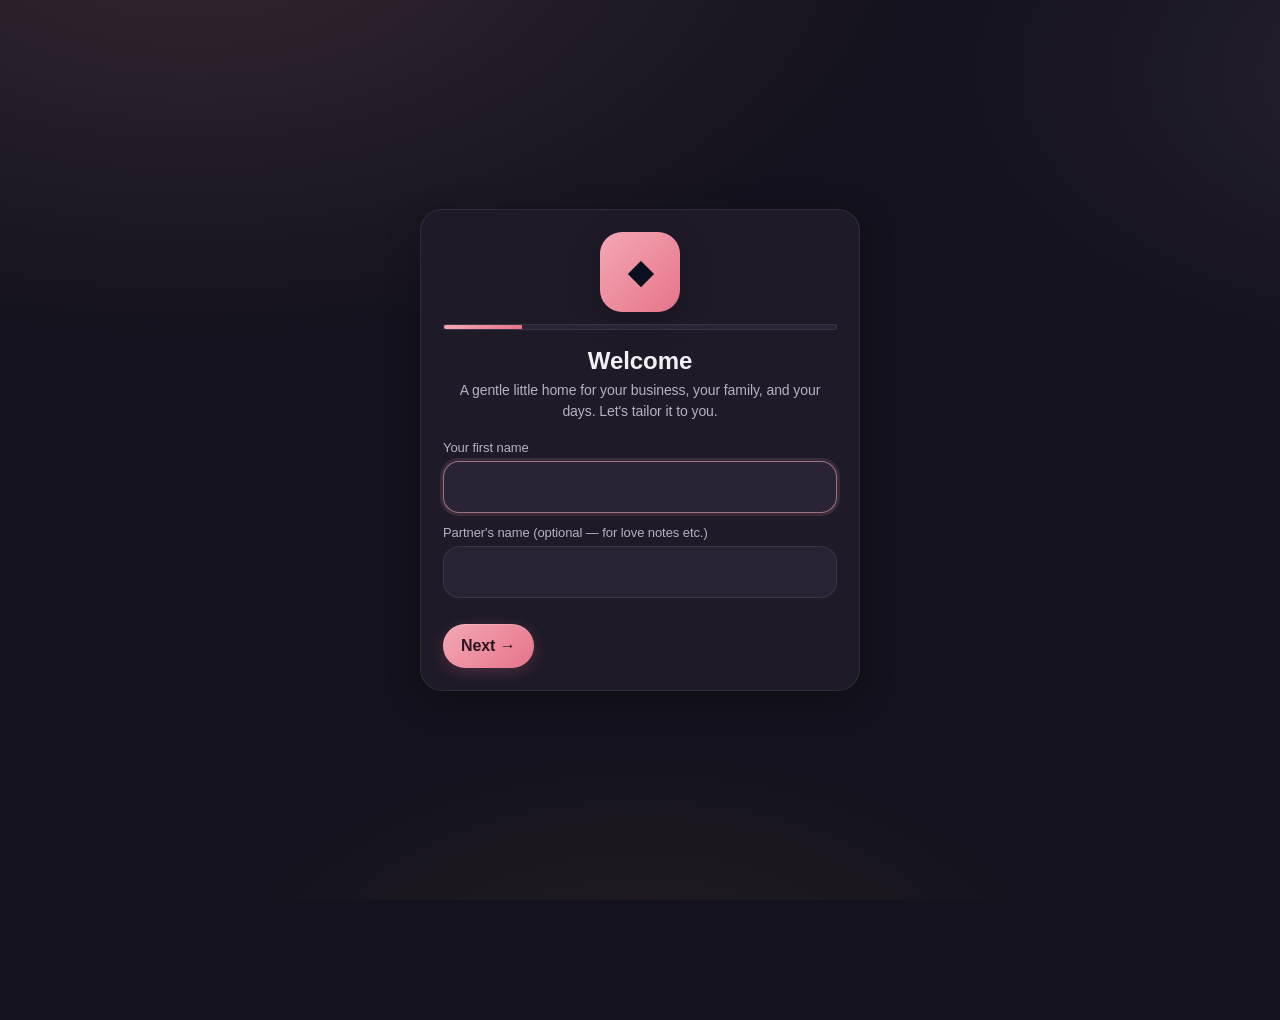
==== commit e59b9c64: "Rebrand: The Nest + Ember; tighter Ember page; verse dwell-mark Ryan's feedback after running the ap" ====
--- a/index.html
+++ b/index.html
@@ -4,7 +4,7 @@
   <meta charset="utf-8" />
   <meta name="viewport" content="width=device-width, initial-scale=1, viewport-fit=cover" />
   <meta name="theme-color" content="#0b1020" />
-  <title>Amanda's Toolkit</title>
+  <title>The Nest</title>
   <link rel="stylesheet" href="./css/styles.css" />
   <link rel="manifest" href="./manifest.webmanifest" />
   <link rel="icon" href="./assets/icon.svg" type="image/svg+xml" />
@@ -18,7 +18,7 @@
     <div class="brand">
       <div class="brand-mark" aria-hidden="true">◆</div>
       <div class="brand-text">
-        <div class="brand-title" id="brandTitle">Amanda's Toolkit</div>
+        <div class="brand-title" id="brandTitle">The Nest</div>
         <div class="brand-sub" id="brandSub">Built for moms who run it all.</div>
       </div>
     </div>
@@ -34,8 +34,11 @@
     <button class="tab" role="tab" data-tab="dashboard" aria-selected="true">
       <span class="tab-icon">🏠</span><span class="tab-label">Home</span>
     </button>
+    <button class="tab" role="tab" data-tab="mommy">
+      <span class="tab-icon">👶</span><span class="tab-label">Mommy</span>
+    </button>
     <button class="tab" role="tab" data-tab="brain">
-      <span class="tab-icon">✨</span><span class="tab-label">Brain</span>
+      <span class="tab-icon">✨</span><span class="tab-label">Ember</span>
     </button>
     <button class="tab" role="tab" data-tab="capture">
       <span class="tab-icon">📸</span><span class="tab-label">Capture</span>
@@ -91,6 +94,9 @@
     <button class="tab" role="tab" data-tab="life">
       <span class="tab-icon">🌿</span><span class="tab-label">Life</span>
     </button>
+    <button class="tab" role="tab" data-tab="account">
+      <span class="tab-icon">👤</span><span class="tab-label">Account</span>
+    </button>
     <button class="tab" role="tab" data-tab="settings">
       <span class="tab-icon">⚙️</span><span class="tab-label">Settings</span>
     </button>
@@ -99,7 +105,7 @@
   <main id="app"></main>
 
   <footer class="app-footer">
-    <span>Built with love for Amanda Williams</span>
+    <span>Built with love 💛</span>
     <div class="footer-actions">
       <button id="settingsBtn" class="link-btn" type="button">PIN</button>
       <button id="exportBtn" class="link-btn" type="button">Export</button>
--- a/css/styles.css
+++ b/css/styles.css
@@ -1,22 +1,29 @@
 :root {
-  --bg: #0b1020;
-  --bg-elev: #121933;
-  --bg-elev-2: #182247;
-  --text: #e9ecff;
-  --text-dim: #a7b0d6;
-  --accent: #7c9cff;
-  --accent-strong: #5a7dff;
-  --ok: #4ade80;
-  --warn: #facc15;
-  --bad: #f87171;
-  --border: #232c55;
-  --shadow: 0 10px 30px rgba(0, 0, 0, 0.35);
-  --radius: 14px;
-  --radius-sm: 10px;
+  /* Warmer, rounder 2026 palette — moves away from cold navy toward a
+     soft warm-charcoal with peach/rose accents. Easier on the eyes, more
+     modern, a touch feminine without being cutesy. */
+  --bg: #14121c;
+  --bg-elev: #1e1a28;
+  --bg-elev-2: #2a2336;
+  --text: #f5f0f7;
+  --text-dim: #b8b0c5;
+  --accent: #f4a8b4;            /* soft rose — warm, friendly */
+  --accent-strong: #e6748a;     /* deeper rose for hover/active */
+  --accent-secondary: #c8a8ed;  /* lavender for secondary accents */
+  --ok: #7dd3a8;
+  --warn: #f5c77a;
+  --bad: #f28a8a;
+  --border: rgba(255, 255, 255, 0.08);
+  --border-strong: rgba(255, 255, 255, 0.14);
+  --shadow: 0 8px 32px rgba(0, 0, 0, 0.25);
+  --shadow-soft: 0 2px 12px rgba(0, 0, 0, 0.18);
+  --radius: 22px;       /* bumped from 14 — everything feels softer */
+  --radius-sm: 16px;    /* bumped from 10 */
+  --radius-lg: 28px;    /* hero cards, sheets */
   --tap: 44px;
   --page-max: 760px;
   --page-pad-x: 16px;
-  --font: -apple-system, BlinkMacSystemFont, "Segoe UI", Roboto, Helvetica, Arial, sans-serif;
+  --font: -apple-system, BlinkMacSystemFont, "SF Pro Display", "Segoe UI", Roboto, Helvetica, Arial, sans-serif;
   --safe-top: env(safe-area-inset-top, 0px);
   --safe-bottom: env(safe-area-inset-bottom, 0px);
   --safe-left: env(safe-area-inset-left, 0px);
@@ -24,12 +31,15 @@
 }
 
 body[data-brand="pda"] {
-  --bg: #06131f;
-  --bg-elev: #0b2236;
-  --bg-elev-2: #10324f;
-  --accent: #6fe0d4;
-  --accent-strong: #2fc9b7;
-  --border: #16415f;
+  /* PDA teal stays — but warmer foundation so the brand reads as warm,
+     not clinical. */
+  --bg: #0f1a22;
+  --bg-elev: #15283a;
+  --bg-elev-2: #1e3a52;
+  --accent: #7dd5cb;
+  --accent-strong: #3fc0b0;
+  --border: rgba(255, 255, 255, 0.08);
+  --border-strong: rgba(255, 255, 255, 0.14);
 }
 
 * { box-sizing: border-box; }
@@ -41,10 +51,15 @@
 html, body { margin: 0; padding: 0; }
 body {
   font-family: var(--font);
+  /* Warm aurora — rose + lavender + peach glows over a near-black base.
+     Gives the app a "late-evening in a warm room" feel instead of
+     "corporate dashboard". */
   background:
-    radial-gradient(1200px 600px at 10% -10%, rgba(124,156,255,.12), transparent 60%),
-    radial-gradient(800px 500px at 110% 10%, rgba(111,224,212,.08), transparent 60%),
+    radial-gradient(1200px 700px at 15% -10%, rgba(244, 168, 180, 0.14), transparent 62%),
+    radial-gradient(900px 500px at 115% 8%, rgba(200, 168, 237, 0.11), transparent 60%),
+    radial-gradient(700px 400px at 50% 110%, rgba(245, 199, 122, 0.07), transparent 60%),
     var(--bg);
+  background-attachment: fixed;
   color: var(--text);
   min-height: 100dvh;
   padding-bottom: calc(120px + var(--safe-bottom));
@@ -52,6 +67,7 @@
   /* safe-area side padding so notched phones don't clip content in landscape */
   padding-left: var(--safe-left);
   padding-right: var(--safe-right);
+  letter-spacing: -0.005em;
 }
 
 /* Header */
@@ -112,19 +128,25 @@
   display: flex; flex-direction: column; align-items: center; justify-content: center; gap: 4px;
   padding: 10px 12px;
   min-height: var(--tap);
-  border-radius: var(--radius-sm);
+  border-radius: 18px;
   background: var(--bg-elev);
   border: 1px solid var(--border);
   color: var(--text-dim);
   font-size: .75rem; font-weight: 600;
   cursor: pointer;
+  transition: all .14s ease;
   transition: transform .08s ease, background .2s ease, color .2s ease, border-color .2s ease;
 }
 .tab .tab-icon { font-size: 1.125rem; line-height: 1; }
 .tab[aria-selected="true"] {
-  background: var(--bg-elev-2); color: var(--text);
-  border-color: color-mix(in oklab, var(--accent) 60%, var(--border));
-}
+  background: linear-gradient(135deg,
+    color-mix(in oklab, var(--accent) 22%, var(--bg-elev-2)),
+    color-mix(in oklab, var(--accent-secondary) 14%, var(--bg-elev-2)));
+  color: var(--text);
+  border-color: color-mix(in oklab, var(--accent) 45%, transparent);
+  box-shadow: 0 4px 18px rgba(244, 168, 180, 0.18);
+}
+.tab:hover { border-color: var(--border-strong); color: var(--text); }
 .tab:active { transform: scale(.98); }
 
 /* Tablet / desktop: tabs can just lay flat without scroll once there's room */
@@ -149,12 +171,14 @@
   background: var(--bg-elev);
   border: 1px solid var(--border);
   border-radius: var(--radius);
-  padding: 16px;
+  padding: 20px;
   margin: 0 0 14px;
-  box-shadow: var(--shadow);
-}
-.card h2 { margin: 0 0 4px; font-size: 1rem; line-height: 1.3; }
-.card .sub { color: var(--text-dim); font-size: .8125rem; margin-bottom: 12px; line-height: 1.4; }
+  box-shadow: var(--shadow-soft);
+  backdrop-filter: blur(12px);
+  -webkit-backdrop-filter: blur(12px);
+}
+.card h2 { margin: 0 0 6px; font-size: 1.0625rem; line-height: 1.3; font-weight: 600; letter-spacing: -0.01em; }
+.card .sub { color: var(--text-dim); font-size: .875rem; margin-bottom: 12px; line-height: 1.5; }
 
 /* Stats grid: 3-up, wraps cleanly */
 .stat-grid {
@@ -204,63 +228,79 @@
 input[type="text"],
 input[type="number"],
 input[type="date"],
+input[type="datetime-local"],
+input[type="time"],
 input[type="tel"],
 input[type="email"],
 input[type="password"],
+input[type="url"],
+input[type="search"],
 select,
 textarea {
-  background: var(--bg-elev-2); color: var(--text);
+  background: color-mix(in oklab, var(--bg-elev-2) 92%, transparent);
+  color: var(--text);
   border: 1px solid var(--border); border-radius: var(--radius-sm);
-  padding: 12px;
+  padding: 14px 16px;
   font-size: 1rem; /* 16px */
   line-height: 1.35;
   width: 100%;
   min-height: var(--tap);
-}
-textarea { min-height: 96px; resize: vertical; }
+  font-family: inherit;
+  transition: border-color .12s ease, background .12s ease;
+}
+textarea { min-height: 96px; resize: vertical; border-radius: var(--radius-sm); }
 input:focus, select:focus, textarea:focus {
-  outline: 2px solid color-mix(in oklab, var(--accent) 60%, transparent);
-  outline-offset: 1px;
-  border-color: var(--accent);
-}
+  outline: none;
+  border-color: color-mix(in oklab, var(--accent) 55%, var(--border));
+  background: var(--bg-elev-2);
+  box-shadow: 0 0 0 3px rgba(244, 168, 180, 0.12);
+}
+input::placeholder, textarea::placeholder { color: color-mix(in oklab, var(--text-dim) 75%, transparent); }
 
 /* Buttons — always comfortable to tap */
 .btn {
   appearance: none; -webkit-appearance: none; border: 0;
   background: linear-gradient(135deg, var(--accent), var(--accent-strong));
-  color: #0b1020; font-weight: 700; font-size: .9375rem;
-  padding: 12px 16px;
+  color: #2a1520; font-weight: 600; font-size: .9375rem;
+  padding: 12px 18px;
   min-height: var(--tap);
-  border-radius: var(--radius-sm);
+  border-radius: 999px;   /* pill-shape — maximally soft/modern */
   cursor: pointer;
-  box-shadow: var(--shadow);
+  box-shadow: 0 4px 16px rgba(230, 116, 138, 0.22), inset 0 1px 0 rgba(255,255,255,0.18);
   display: inline-flex; align-items: center; justify-content: center; gap: 6px;
-}
+  transition: transform .08s ease, box-shadow .15s ease;
+  letter-spacing: -0.005em;
+}
+.btn:hover { box-shadow: 0 6px 20px rgba(230, 116, 138, 0.28), inset 0 1px 0 rgba(255,255,255,0.22); }
+.btn:active { transform: scale(0.97); }
 .btn.secondary {
   background: var(--bg-elev-2); color: var(--text);
-  border: 1px solid var(--border); box-shadow: none; font-weight: 600;
-}
+  border: 1px solid var(--border-strong); box-shadow: none; font-weight: 500;
+}
+.btn.secondary:hover { background: color-mix(in oklab, var(--bg-elev-2) 80%, var(--accent)); }
 .btn.danger {
   background: transparent; color: var(--bad);
   border: 1px solid color-mix(in oklab, var(--bad) 40%, var(--border));
-  box-shadow: none; font-weight: 600;
+  box-shadow: none; font-weight: 500;
 }
 .btn.small {
-  padding: 8px 12px; font-size: .8125rem;
+  padding: 8px 14px; font-size: .8125rem;
   min-height: 36px;
 }
-.btn:active { transform: translateY(1px); }
+.btn.tiny { padding: 5px 10px; font-size: 0.75rem; min-height: 28px; }
 .btn-row { display: flex; flex-wrap: wrap; gap: 8px; }
 
 /* Lists and items */
 .list { display: flex; flex-direction: column; gap: 8px; }
 .item {
   background: var(--bg-elev-2); border: 1px solid var(--border);
-  border-radius: var(--radius-sm); padding: 12px;
+  border-radius: var(--radius-sm); padding: 14px 16px;
   display: flex; justify-content: space-between; gap: 10px; align-items: flex-start;
   flex-wrap: wrap;
   min-width: 0;
-}
+  transition: border-color .12s ease;
+}
+.item:hover { border-color: var(--border-strong); }
 .item > div { min-width: 0; }
 .item .meta {
   font-size: .8125rem; color: var(--text-dim); margin-top: 2px;
@@ -359,8 +399,15 @@
   font-size: .8125rem; cursor: pointer;
   min-height: 36px;
   display: inline-flex; align-items: center;
-}
-.chip.active { color: var(--text); border-color: var(--accent); }
+  transition: all .12s ease;
+  letter-spacing: -0.005em;
+}
+.chip:hover { border-color: var(--border-strong); color: var(--text); }
+.chip.active {
+  color: #2a1520; border-color: transparent;
+  background: linear-gradient(135deg, var(--accent), var(--accent-strong));
+  font-weight: 600;
+}
 
 .script-box {
   background: var(--bg); border: 1px dashed var(--border); border-radius: var(--radius-sm);
@@ -706,6 +753,157 @@
 .bible-verse.highlight-yellow { background: rgba(250, 204, 21, 0.35); }
 .bible-verse.highlight-pink   { background: rgba(244, 114, 182, 0.30); }
 .bible-verse.highlight-blue   { background: rgba(125, 211, 252, 0.32); }
+
+/* Study-mode context: the verse being studied stands out, flanking verses fade */
+.bible-verse.verse-core  { background: rgba(250, 204, 21, 0.22); font-weight: 500; }
+.bible-verse.verse-flank { opacity: 0.74; }
+
+/* Primary "mark as read" pill — big, obvious, satisfying to tap. */
+.verse-mark-primary {
+  appearance: none; -webkit-appearance: none;
+  width: 100%;
+  margin-top: 14px;
+  padding: 14px 18px;
+  border-radius: 999px;
+  background: color-mix(in oklab, var(--accent) 14%, var(--bg-elev-2));
+  border: 1.5px solid color-mix(in oklab, var(--accent) 35%, var(--border));
+  color: var(--text);
+  font-size: 0.9375rem; font-weight: 600;
+  cursor: pointer;
+  display: flex; align-items: center; justify-content: center; gap: 10px;
+  transition: all .14s ease;
+  font-family: inherit;
+  letter-spacing: -0.005em;
+}
+.verse-mark-primary:hover {
+  background: color-mix(in oklab, var(--accent) 22%, var(--bg-elev-2));
+  border-color: color-mix(in oklab, var(--accent) 55%, var(--border));
+}
+.verse-mark-primary:active { transform: scale(0.98); }
+.verse-mark-primary.done {
+  background: color-mix(in oklab, var(--ok) 18%, var(--bg-elev-2));
+  border-color: color-mix(in oklab, var(--ok) 45%, var(--border));
+}
+.verse-mark-check {
+  display: inline-flex; align-items: center; justify-content: center;
+  width: 28px; height: 28px;
+  border-radius: 50%;
+  background: color-mix(in oklab, var(--accent) 30%, var(--bg-elev));
+  font-weight: 700; font-size: 1rem;
+  color: var(--text);
+  flex-shrink: 0;
+}
+.verse-mark-primary.done .verse-mark-check {
+  background: var(--ok); color: #0a2a18;
+}
+
+/* Reel Studio */
+.reel-canvas {
+  width: 100%;
+  max-width: 360px;
+  aspect-ratio: 4 / 5;
+  display: block;
+  margin: 12px auto 0;
+  border-radius: 14px;
+  background: #fafafa;
+  box-shadow: 0 4px 20px rgba(0,0,0,0.08);
+}
+.reel-thumbs {
+  display: grid;
+  grid-template-columns: repeat(auto-fill, minmax(88px, 1fr));
+  gap: 8px;
+  margin-top: 12px;
+}
+.reel-thumb {
+  position: relative;
+  aspect-ratio: 1;
+  border-radius: 10px;
+  overflow: hidden;
+  background: #eee;
+}
+.reel-thumb img {
+  width: 100%; height: 100%; object-fit: cover;
+}
+.reel-thumb .btn.tiny {
+  position: absolute; top: 4px; right: 4px;
+  width: 22px; height: 22px; padding: 0;
+  font-size: 14px; line-height: 1;
+  border-radius: 50%;
+}
+.btn.tiny { padding: 4px 8px; font-size: 0.8rem; }
+
+/* Share sheet — bottom modal with platform grid */
+.share-sheet-backdrop {
+  position: fixed; inset: 0;
+  background: rgba(0,0,0,0.45);
+  display: flex; align-items: flex-end; justify-content: center;
+  z-index: 1000;
+  animation: fade-in .18s ease-out;
+}
+.share-sheet {
+  background: var(--card, #fff);
+  color: inherit;
+  width: 100%; max-width: 520px;
+  border-radius: 20px 20px 0 0;
+  padding: 20px 18px 16px;
+  box-shadow: 0 -8px 30px rgba(0,0,0,0.2);
+  animation: slide-up .22s ease-out;
+}
+@media (min-width: 600px) {
+  .share-sheet-backdrop { align-items: center; }
+  .share-sheet { border-radius: 16px; max-width: 440px; }
+}
+.share-sheet-header {
+  font-weight: 600; font-size: 1.05rem;
+  text-align: center; margin-bottom: 14px;
+}
+.share-sheet-grid {
+  display: grid;
+  grid-template-columns: repeat(4, 1fr);
+  gap: 10px;
+  margin-bottom: 12px;
+}
+.share-option {
+  display: flex; flex-direction: column; align-items: center; gap: 6px;
+  padding: 12px 6px;
+  border: 1px solid var(--border, rgba(0,0,0,0.1));
+  border-radius: 14px;
+  background: transparent;
+  cursor: pointer;
+  transition: transform .1s, background .1s;
+}
+.share-option:active { transform: scale(0.96); }
+.share-option:hover { background: rgba(0,0,0,0.04); }
+.share-emoji { font-size: 1.5rem; }
+.share-label { font-size: 0.72rem; line-height: 1.1; text-align: center; }
+.share-sheet-note {
+  font-size: 0.8rem; opacity: 0.75;
+  padding: 8px 4px 0;
+}
+.share-cancel {
+  width: 100%;
+  padding: 12px;
+  margin-top: 8px;
+  border: none;
+  background: rgba(0,0,0,0.06);
+  border-radius: 10px;
+  font-weight: 500;
+  cursor: pointer;
+}
+@keyframes fade-in { from { opacity: 0; } to { opacity: 1; } }
+@keyframes slide-up { from { transform: translateY(100%); } to { transform: translateY(0); } }
+
+/* Dashboard verse card — expanded study zone */
+.verse-card .verse-context {
+  border-top: 1px dashed rgba(0,0,0,0.12);
+  padding-top: 12px;
+}
+.btn.ghost {
+  background: transparent;
+  border: 1px solid rgba(0,0,0,0.12);
+  color: inherit;
+}
+.btn.ghost:hover { background: rgba(0,0,0,0.04); }
 
 .bible-loading {
   font-family: Georgia, serif;
@@ -833,6 +1031,142 @@
 }
 .vault-viewer-meta { margin-top: 10px; }
 
+/* Safety Net */
+.safety-overlay {
+  position: fixed; inset: 0; z-index: 300;
+  background: rgba(0, 0, 0, 0.85);
+  display: grid; place-items: start center;
+  overflow-y: auto; padding: 30px 16px;
+  animation: safetyIn .3s ease;
+}
+@keyframes safetyIn {
+  from { opacity: 0; }
+  to { opacity: 1; }
+}
+.safety-card {
+  width: 100%; max-width: 520px;
+  background: #fff;
+  color: #1f1936;
+  border-radius: 20px;
+  padding: 26px;
+  box-shadow: 0 30px 80px rgba(0, 0, 0, 0.5);
+}
+.safety-header {
+  display: flex; align-items: center; gap: 10px;
+  margin-bottom: 16px;
+}
+.safety-header h2 {
+  flex: 1; margin: 0;
+  font-family: Georgia, serif;
+  font-size: 1.5rem;
+  color: #d53f8c;
+}
+.safety-heart { font-size: 2rem; }
+.safety-close {
+  appearance: none; background: #f3f0fb;
+  border: 0; color: #1f1936;
+  font-size: .875rem; font-weight: 600;
+  padding: 8px 14px; border-radius: 999px;
+  cursor: pointer;
+}
+.safety-intro {
+  font-size: 1rem; line-height: 1.5; margin: 0 0 20px;
+  color: #4a3f63;
+}
+.safety-primary {
+  background: linear-gradient(135deg, #f472b6, #d53f8c);
+  color: #fff; padding: 18px;
+  border-radius: 14px; margin-bottom: 14px;
+}
+.safety-primary h3 {
+  margin: 4px 0 6px; font-size: 1.125rem;
+}
+.safety-primary p {
+  margin: 0 0 12px; font-size: .9375rem; line-height: 1.4;
+  color: rgba(255, 255, 255, 0.9);
+}
+.safety-primary .btn, .safety-primary-btn {
+  background: #fff;
+  color: #d53f8c;
+  font-weight: 700;
+}
+.safety-primary .btn.secondary {
+  background: rgba(255, 255, 255, 0.2);
+  color: #fff;
+  border-color: rgba(255, 255, 255, 0.4);
+}
+.safety-label {
+  font-size: .6875rem; letter-spacing: 1.4px;
+  text-transform: uppercase; font-weight: 700;
+  color: rgba(255, 255, 255, 0.8);
+  margin-bottom: 2px;
+}
+.safety-secondary {
+  background: #faf8fd;
+  border: 1px solid #e7dff5;
+  padding: 16px;
+  border-radius: 12px;
+  margin-bottom: 12px;
+}
+.safety-secondary h3 {
+  margin: 0 0 6px;
+  font-size: 1rem;
+  color: #1f1936;
+}
+.safety-secondary p {
+  margin: 0 0 10px; font-size: .875rem; line-height: 1.4;
+  color: #4a3f63;
+}
+.safety-secondary .btn {
+  background: #d53f8c;
+  color: #fff;
+}
+.safety-secondary .btn.secondary {
+  background: #f3f0fb;
+  color: #1f1936;
+}
+.safety-scripture {
+  background: #fdf8ec;
+  border: 1px solid #e8dcb8;
+  padding: 16px;
+  border-radius: 12px;
+  margin: 12px 0;
+  color: #3b2f1c;
+  font-family: Georgia, serif;
+}
+.safety-scripture .safety-label { color: #8a7a4a; }
+.safety-scripture .verse-ref { color: #8a7a4a; margin-bottom: 6px; }
+.safety-scripture .verse-text {
+  color: #3b2f1c; font-size: 1rem; line-height: 1.55;
+}
+.safety-footer {
+  margin: 16px 0 0; font-size: .9375rem;
+  color: #4a3f63; text-align: center; font-style: italic;
+}
+
+.safety-checkin {
+  position: fixed;
+  left: 50%;
+  bottom: calc(180px + var(--safe-bottom));
+  transform: translateX(-50%);
+  z-index: 95;
+  width: min(92vw, 420px);
+  background: var(--bg-elev);
+  border: 1px solid #f472b6;
+  border-radius: 14px;
+  padding: 12px 14px;
+  box-shadow: 0 10px 30px rgba(0, 0, 0, 0.4);
+  display: flex; gap: 8px; align-items: center;
+  animation: safetyIn .3s ease;
+}
+.safety-checkin.acute {
+  background: color-mix(in oklab, #f472b6 22%, var(--bg-elev));
+  border-color: #d53f8c;
+}
+.safety-checkin-text {
+  flex: 1; font-size: .875rem; line-height: 1.4;
+}
+
 /* Me Time — the self-care tab */
 .metime-hero {
   background: linear-gradient(160deg,
@@ -953,6 +1287,202 @@
 .wishes-card {
   background: linear-gradient(160deg,
     color-mix(in oklab, var(--accent) 12%, var(--bg-elev)),
+    var(--bg-elev));
+}
+
+/* Restore-your-data banner (sign-in on new device) */
+.restore-banner {
+  position: fixed;
+  left: 50%;
+  bottom: calc(140px + var(--safe-bottom));
+  transform: translateX(-50%);
+  z-index: 95;
+  width: min(92vw, 460px);
+  background: var(--bg-elev);
+  border: 1px solid var(--accent);
+  border-radius: 14px;
+  padding: 12px 14px;
+  box-shadow: 0 10px 30px rgba(0, 0, 0, 0.4);
+  display: flex; gap: 8px; align-items: center; flex-wrap: wrap;
+  animation: safetyIn .3s ease;
+}
+.restore-text { flex: 1; min-width: 200px; font-size: .875rem; line-height: 1.4; }
+
+/* Sync status line on Home */
+.sync-status {
+  display: flex; align-items: center; gap: 8px;
+  padding: 8px 12px; margin-bottom: 10px;
+  background: var(--bg-elev-2); border: 1px solid var(--border);
+  border-radius: var(--radius-sm);
+  font-size: .8125rem; color: var(--text-dim);
+  cursor: pointer;
+}
+.sync-dot {
+  width: 8px; height: 8px; border-radius: 50%;
+  background: var(--ok); display: inline-block;
+}
+.sync-dot.on {
+  background: var(--accent);
+  animation: syncPulse 1s ease-in-out infinite;
+}
+@keyframes syncPulse {
+  0%, 100% { transform: scale(1); opacity: 1; }
+  50% { transform: scale(1.4); opacity: .5; }
+}
+
+/* Bible reading plan — daily references list */
+.reading-list {
+  margin: 10px 0 0;
+  padding: 0 0 0 18px;
+  font-family: Georgia, serif;
+  font-size: 1.0625rem;
+  line-height: 1.8;
+  color: var(--text);
+}
+.reading-list li { margin: 4px 0; }
+
+/* Body journal — "How I'm feeling" inside Pregnancy */
+.body-journal {
+  background: linear-gradient(160deg,
+    color-mix(in oklab, #f0a8d0 12%, var(--bg-elev)),
+    var(--bg-elev));
+}
+.body-pattern {
+  display: flex; gap: 12px;
+  background: color-mix(in oklab, var(--warn) 18%, var(--bg-elev-2));
+  border: 1px solid color-mix(in oklab, var(--warn) 50%, var(--border));
+  border-radius: var(--radius-sm);
+  padding: 12px;
+  margin-bottom: 10px;
+}
+.body-pattern-emoji { font-size: 1.75rem; line-height: 1; flex-shrink: 0; }
+.chip.severity.active {
+  background: color-mix(in oklab, var(--accent) 22%, var(--bg-elev-2));
+  color: var(--accent);
+  border-color: var(--accent);
+}
+
+/* Voice top-up paywall (micro-purchase at friction point) */
+.voice-topup-overlay {
+  position: fixed; inset: 0; z-index: 200;
+  background: rgba(0, 0, 0, 0.82);
+  display: grid; place-items: center;
+  padding: 20px; animation: safetyIn .3s ease;
+}
+.voice-topup-card {
+  width: 100%; max-width: 440px;
+  background: var(--bg-elev);
+  border: 1px solid var(--accent);
+  border-radius: 18px;
+  padding: 24px 22px;
+  box-shadow: 0 30px 80px rgba(0, 0, 0, 0.5);
+}
+.voice-topup-benefits {
+  margin: 0 0 14px;
+  padding: 0;
+  list-style: none;
+  display: flex;
+  flex-direction: column;
+  gap: 4px;
+  background: var(--bg-elev-2);
+  border: 1px solid var(--border);
+  border-radius: var(--radius-sm);
+  padding: 10px 14px;
+  font-size: .875rem;
+  color: var(--text-dim);
+}
+.voice-topup-benefits li::before {
+  content: "✓ ";
+  color: var(--accent);
+  font-weight: 700;
+  margin-right: 6px;
+}
+
+.voice-topup-options {
+  display: flex; flex-direction: column; gap: 10px;
+}
+.voice-topup-opt {
+  appearance: none; border: 1px solid var(--border);
+  background: var(--bg-elev-2); color: var(--text);
+  border-radius: var(--radius-sm);
+  padding: 14px 16px; cursor: pointer; font-family: inherit;
+  display: grid;
+  grid-template-columns: auto 1fr;
+  gap: 12px;
+  text-align: left;
+  align-items: center;
+  transition: border-color .15s, background .15s;
+}
+.voice-topup-opt-anchor {
+  opacity: 0.8;
+  border-style: dashed;
+}
+.voice-topup-opt-anchor .voice-topup-opt-sub::after {
+  content: " · vs $19/mo for everything";
+  color: var(--warn);
+  font-weight: 600;
+}
+.voice-topup-opt:hover, .voice-topup-opt:active {
+  border-color: var(--accent);
+  background: color-mix(in oklab, var(--accent) 14%, var(--bg-elev-2));
+}
+.voice-topup-opt-price {
+  font-size: 1.5rem; font-weight: 800;
+  color: var(--accent);
+  align-self: center;
+  grid-row: span 2;
+}
+.voice-topup-opt-label { font-weight: 700; font-size: 1rem; }
+.voice-topup-opt-sub { color: var(--text-dim); font-size: .8125rem; }
+.voice-topup-footer {
+  margin-top: 14px; text-align: center;
+  color: var(--text-dim); font-size: .8125rem; font-style: italic;
+}
+
+/* Upgrade wall (locked tab) */
+.upgrade-wall {
+  text-align: center;
+  background: linear-gradient(160deg,
+    color-mix(in oklab, var(--accent) 18%, var(--bg-elev)),
+    var(--bg-elev));
+  padding: 28px 22px;
+}
+.upgrade-emoji { font-size: 3.5rem; margin-bottom: 8px; }
+.upgrade-wall h2 {
+  font-family: Georgia, serif;
+  font-size: 1.75rem; margin: 8px 0 10px;
+}
+.upgrade-bullets {
+  margin: 14px auto; padding: 0; list-style: none;
+  max-width: 360px; text-align: left;
+}
+.upgrade-bullets li {
+  padding: 6px 0;
+  color: var(--text-dim); font-size: .9375rem;
+}
+.upgrade-bullets li::before { content: "✓  "; color: var(--ok); font-weight: 700; }
+.upgrade-price-box {
+  background: var(--bg-elev-2); border: 2px solid var(--accent);
+  border-radius: var(--radius); padding: 18px;
+  margin: 18px auto; max-width: 320px;
+}
+.upgrade-price { font-size: 2.25rem; font-weight: 800; }
+.upgrade-annual { color: var(--ok); font-weight: 600; font-size: .8125rem; margin-top: 2px; }
+.upgrade-includes { color: var(--text-dim); font-size: .8125rem; margin-top: 10px; }
+.upgrade-btn-main { font-size: 1rem; padding: 14px 22px; }
+.upgrade-status { margin-top: 12px; color: var(--text-dim); font-size: .875rem; font-style: italic; }
+
+/* Plan banner on Home */
+.plan-banner {
+  border: 1px solid var(--accent);
+  background: linear-gradient(160deg,
+    color-mix(in oklab, var(--accent) 16%, var(--bg-elev)),
+    var(--bg-elev));
+}
+.plan-banner.urgent {
+  border-color: var(--warn);
+  background: linear-gradient(160deg,
+    color-mix(in oklab, var(--warn) 22%, var(--bg-elev)),
     var(--bg-elev));
 }
 
@@ -1150,10 +1680,10 @@
   font-size: .9375rem;
 }
 .fab-bubble {
-  max-width: 90%;
-  padding: 8px 12px;
-  border-radius: 14px;
-  font-size: .875rem;
+  max-width: 94%;
+  padding: 12px 16px;
+  border-radius: 20px;
+  font-size: .9375rem;
   line-height: 1.5;
   word-break: break-word;
   border: 1px solid var(--border);
@@ -1168,6 +1698,70 @@
   background: var(--bg-elev-2);
 }
 .fab-bubble.pending { opacity: .6; font-style: italic; }
+
+/* Stacked recommendations — AskUserQuestion-style options list */
+.fab-options {
+  display: flex; flex-direction: column; gap: 8px;
+  margin-top: 12px;
+}
+.fab-option {
+  text-align: left;
+  background: color-mix(in oklab, var(--accent) 8%, var(--bg-elev));
+  border: 1px solid color-mix(in oklab, var(--accent) 18%, var(--border));
+  border-radius: 16px;
+  padding: 12px 14px;
+  cursor: pointer;
+  color: var(--text);
+  transition: all .14s ease;
+  display: flex; flex-direction: column; gap: 3px;
+}
+.fab-option:hover {
+  border-color: color-mix(in oklab, var(--accent) 45%, var(--border));
+  background: color-mix(in oklab, var(--accent) 14%, var(--bg-elev));
+  transform: translateY(-1px);
+}
+.fab-option:active { transform: scale(0.98); }
+.fab-option.recommended {
+  border-color: color-mix(in oklab, var(--accent) 55%, transparent);
+  background: linear-gradient(135deg,
+    color-mix(in oklab, var(--accent) 18%, var(--bg-elev)),
+    color-mix(in oklab, var(--accent-secondary) 12%, var(--bg-elev)));
+  box-shadow: 0 4px 16px rgba(244, 168, 180, 0.15);
+}
+.fab-option-main {
+  display: flex; align-items: center; gap: 8px;
+  flex-wrap: wrap;
+}
+.fab-option-label { font-weight: 600; font-size: 0.9375rem; }
+.fab-option-badge {
+  font-size: 0.65rem; text-transform: uppercase; letter-spacing: 0.08em;
+  padding: 2px 8px; border-radius: 999px;
+  background: var(--accent); color: #2a1520; font-weight: 700;
+}
+.fab-option-desc { font-size: 0.8125rem; color: var(--text-dim); line-height: 1.4; }
+
+.fab-option-other {
+  display: flex; gap: 6px; align-items: center;
+  margin-top: 4px;
+  padding: 4px 0;
+}
+.fab-option-other input {
+  flex: 1; min-width: 0;
+  background: var(--bg-elev);
+  border: 1px solid var(--border);
+  color: var(--text);
+  padding: 10px 14px;
+  border-radius: 999px;
+  font-size: 0.875rem;
+  outline: none;
+}
+.fab-option-other input:focus { border-color: var(--accent); }
+.fab-option-other .btn.small { padding: 8px 16px; font-size: 1rem; }
+
+.fab-bubble-actions {
+  display: flex; flex-wrap: wrap; gap: 6px;
+  margin-top: 10px;
+}
 
 .fab-input-row {
   padding: 10px;
@@ -1199,6 +1793,31 @@
   margin: 14px 0 8px; font-size: .75rem;
   color: var(--text-dim); text-transform: uppercase; letter-spacing: 1px;
 }
+/* Ember header — compact identity + collapsible tone picker */
+.ember-header-row {
+  display: flex; align-items: center; justify-content: space-between;
+  gap: 12px; margin-bottom: 4px;
+}
+.ember-title {
+  display: inline-flex; align-items: center; gap: 8px;
+  font-size: 1.375rem; font-weight: 700; letter-spacing: -0.015em;
+  background: linear-gradient(135deg, var(--accent), var(--accent-secondary));
+  -webkit-background-clip: text; background-clip: text;
+  -webkit-text-fill-color: transparent;
+}
+.ember-spark { font-size: 1.25rem; }
+.ember-tone-chip { font-weight: 500; }
+.tone-expand {
+  margin-top: 14px;
+  padding-top: 14px;
+  border-top: 1px dashed var(--border-strong);
+  animation: tone-slide-in .18s ease-out;
+}
+@keyframes tone-slide-in {
+  from { opacity: 0; transform: translateY(-4px); }
+  to   { opacity: 1; transform: translateY(0); }
+}
+
 .tone-grid {
   display: grid;
   grid-template-columns: repeat(auto-fill, minmax(90px, 1fr));
